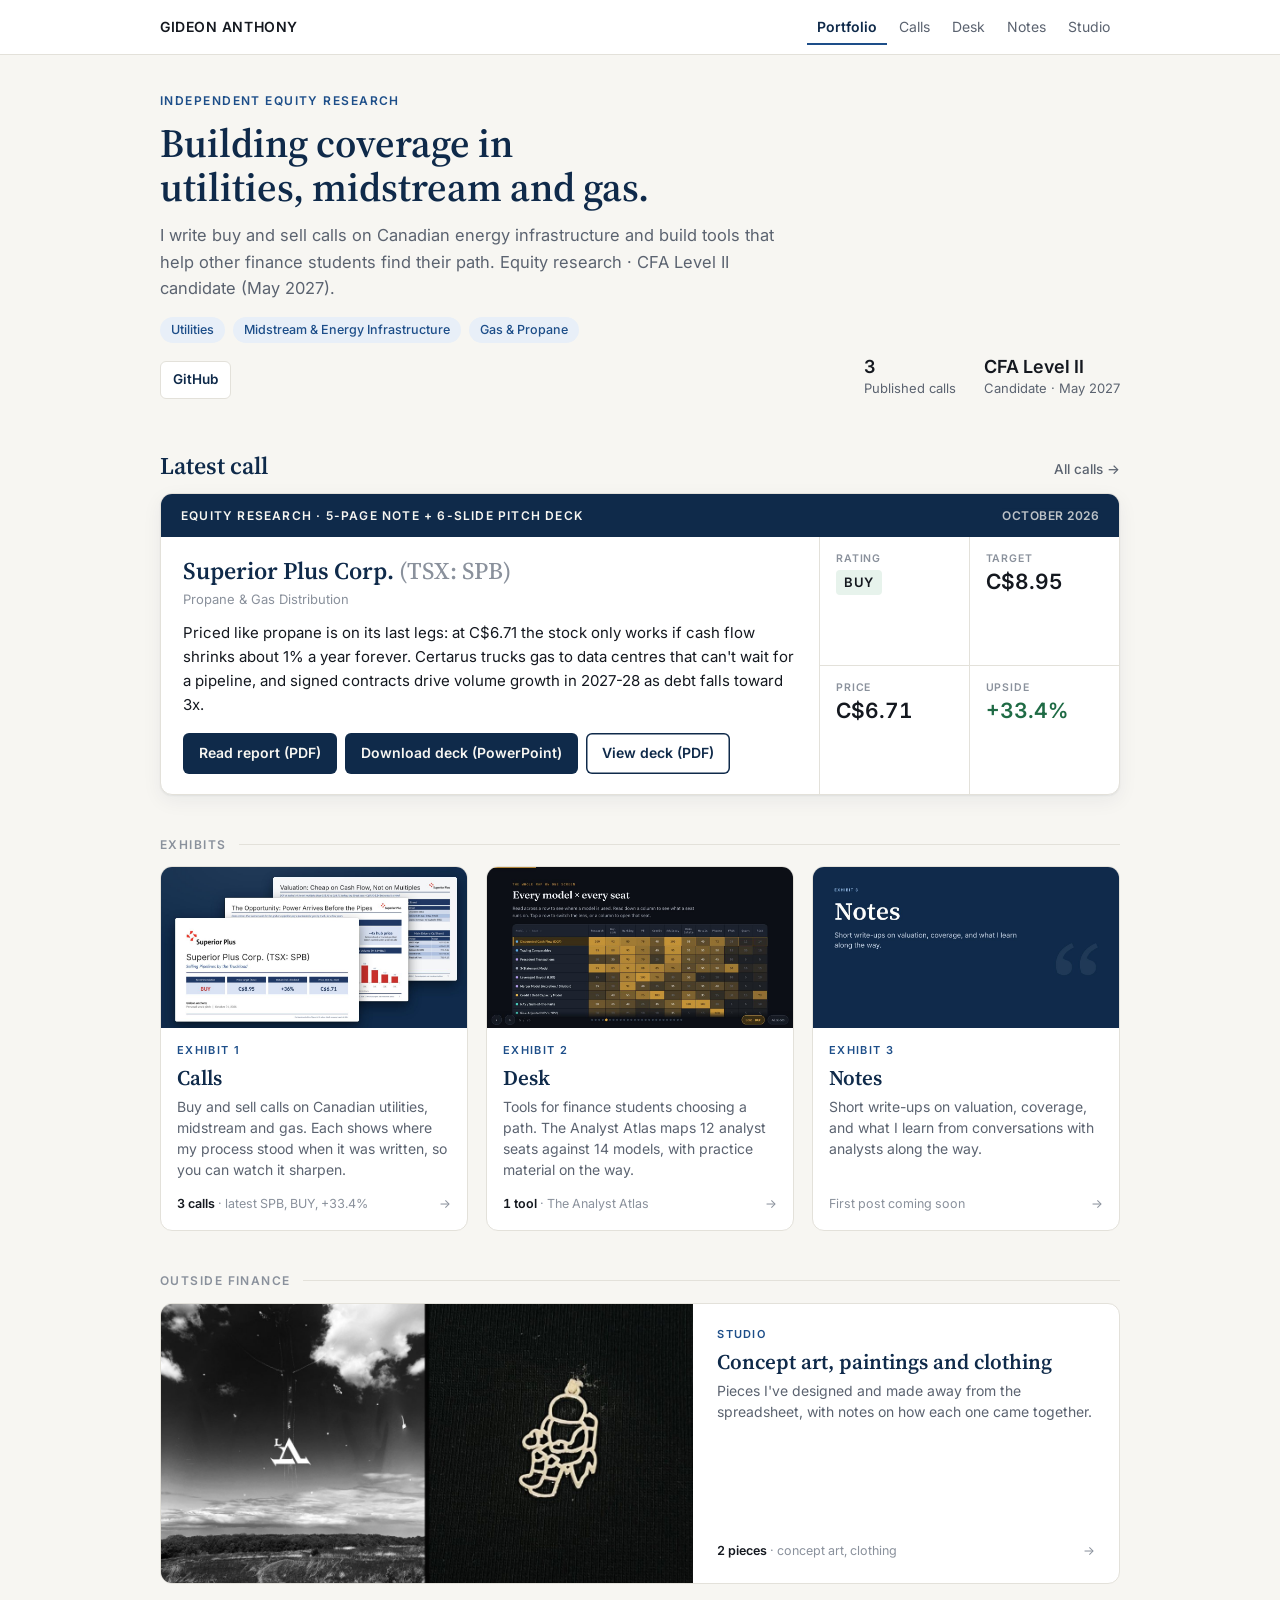
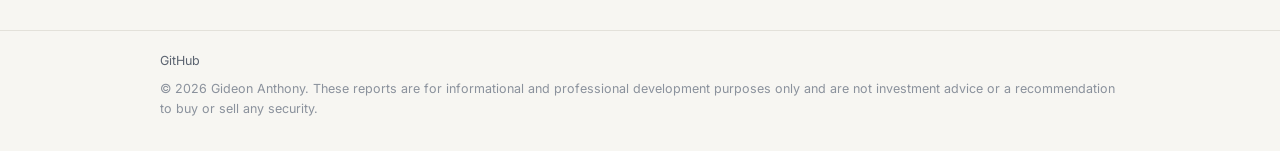
==== index.html @ b94956fa "Split the site into Portfolio, Calls, Desk, Notes and Studio pages Landing page with featured latest" ====
<!doctype html>
<html lang="en">
<head>
<meta charset="utf-8">
<meta name="viewport" content="width=device-width, initial-scale=1, viewport-fit=cover">
<title>Gideon Anthony · Portfolio</title>
<meta name="description" content="Gideon Anthony: independent equity research on Canadian utilities, midstream and gas, tools for finance students, notes, and creative work.">
<meta property="og:title" content="Gideon Anthony · Independent Equity Research">
<meta property="og:description" content="Independent equity research focused on utilities, midstream and gas, with how my process has developed from report to report.">
<meta property="og:type" content="website">
<meta property="og:url" content="https://gidant12-svg.github.io/">
<meta property="og:image" content="https://gidant12-svg.github.io/og-image.png">
<meta property="og:image:width" content="1200">
<meta property="og:image:height" content="630">
<meta property="og:image:alt" content="Gideon Anthony, Independent Equity Research: utilities, midstream and gas">
<meta name="twitter:card" content="summary_large_image">
<meta name="twitter:title" content="Gideon Anthony · Independent Equity Research">
<meta name="twitter:description" content="Buy and sell calls in utilities, midstream and gas.">
<meta name="twitter:image" content="https://gidant12-svg.github.io/og-image.png">
<link rel="icon" href="favicon.svg" type="image/svg+xml">
<link rel="preconnect" href="https://fonts.googleapis.com">
<link rel="preconnect" href="https://fonts.gstatic.com" crossorigin>
<link href="https://fonts.googleapis.com/css2?family=Inter:wght@400;500;600&family=Source+Serif+4:opsz,wght@8..60,500;8..60,600&display=swap" rel="stylesheet">
<link rel="stylesheet" href="assets/site.css">
</head>
<body>
<a class="skip" href="#main">Skip to content</a>
<header class="site">
  <div class="wrap top">
    <a class="brand" href="./">GIDEON ANTHONY</a>
    <nav aria-label="Pages"><a href="./" aria-current="page">Portfolio</a><a href="calls/">Calls</a><a href="desk/">Desk</a><a href="notes/">Notes</a><a href="studio/">Studio</a></nav>
  </div>
</header>

<main id="main">
  <div class="wrap hero">
    <div class="hero-main">
      <p class="eyebrow">Independent Equity Research</p>
      <h1>Building coverage in utilities, midstream and gas.</h1>
      <p class="lede">I write buy and sell calls on Canadian energy infrastructure and build tools that help other finance students find their path. Equity research · CFA Level II candidate (May 2027).</p>
      <div class="focus"><span class="chip">Utilities</span><span class="chip">Midstream &amp; Energy Infrastructure</span><span class="chip">Gas &amp; Propane</span></div>
      <div class="contact" id="contact"></div>
    </div>
    <div class="stats" id="stats"><div><b>CFA Level II</b>Candidate · May 2027</div></div>
  </div>

  <section class="wrap block" aria-labelledby="latest">
    <div class="sec-head"><h2 id="latest">Latest call</h2><a class="back" style="margin:0" href="calls/">All calls →</a></div>
    <div id="featured" class="note"><p class="empty">Loading the latest call…</p></div>
    <noscript><p class="sub">Read the reports directly: <a href="reports/SPB_Initiation_Oct2026.pdf">Superior Plus (SPB)</a> · <a href="reports/ENB_Initiation_Dec2025.pdf">Enbridge (ENB)</a> · <a href="reports/NVDA_Initiation_Jan2026.pdf">NVIDIA (NVDA)</a></p></noscript>
  </section>

  <section class="wrap block" aria-labelledby="exh">
    <h2 id="exh" class="side-label" style="font-family:var(--sans);font-size:12px;color:var(--faint)">Exhibits</h2>
    <div class="exhibits">
      <a class="card" href="calls/">
        <div class="pic"><img src="images/cards/calls.jpg" alt="Pages from the Superior Plus pitch deck" width="1200" height="630" loading="lazy"></div>
        <div class="txt"><span class="ex">Exhibit 1</span><h3>Calls</h3>
          <p>Buy and sell calls on Canadian utilities, midstream and gas. Each shows where my process stood when it was written, so you can watch it sharpen.</p>
          <span class="live" data-live="calls">Equity research reports</span></div>
      </a>
      <a class="card" href="desk/">
        <div class="pic"><img src="images/cards/desk.jpg" alt="The Analyst Atlas heatmap of finance models against analyst seats" width="1200" height="630" loading="lazy"></div>
        <div class="txt"><span class="ex">Exhibit 2</span><h3>Desk</h3>
          <p>Tools for finance students choosing a path. The Analyst Atlas maps 12 analyst seats against 14 models, with practice material on the way.</p>
          <span class="live" data-live="desk">Tools for finance students</span></div>
      </a>
      <a class="card" href="notes/">
        <div class="pic"><img src="images/cards/notes.jpg" alt="Notes" width="1200" height="630" loading="lazy"></div>
        <div class="txt"><span class="ex">Exhibit 3</span><h3>Notes</h3>
          <p>Short write-ups on valuation, coverage, and what I learn from conversations with analysts along the way.</p>
          <span class="live" data-live="notes">Writing</span></div>
      </a>
    </div>
  </section>

  <section class="wrap block" aria-labelledby="outside">
    <h2 id="outside" class="side-label" style="font-family:var(--sans);font-size:12px;color:var(--faint)">Outside finance</h2>
    <a class="card wide" href="studio/">
      <div class="pic"><img src="images/cards/studio.jpg" alt="A black-and-white composite with the LA monogram, beside an astronaut charm on black knit" width="1200" height="630" loading="lazy"></div>
      <div class="txt"><span class="ex">Studio</span><h3>Concept art, paintings and clothing</h3>
        <p>Pieces I've designed and made away from the spreadsheet, with notes on how each one came together.</p>
        <span class="live" data-live="studio">Creative work</span></div>
    </a>
  </section>
</main>

<footer class="site">
  <div class="wrap">
    <div class="fl" id="footLinks"></div>
    © <span data-year>2026</span> Gideon Anthony. These reports are for informational and professional development purposes only and are not investment advice or a recommendation to buy or sell any security.
  </div>
</footer>

<script src="assets/site.js"></script>
<script>
const {get, esc, num, url, badgeClass, byDate, fileButtons, contactLinks, footer} = Site;
Promise.all(['site.json','reports.json','timeline.json','desk.json','notes.json','studio.json'].map(get))
.then(([site, reports, timeline, desk, notes, studio]) => {
  reports = (reports||[]).sort(byDate); timeline = timeline||[]; desk = desk||[]; notes = notes||[]; studio = studio||[];
  document.getElementById('contact').innerHTML = contactLinks(site);
  footer(site);

  const cur = timeline.find(t => t.current);
  document.getElementById('stats').innerHTML =
    `<div><b>${reports.length}</b>Published calls</div>` +
    (cur ? `<div><b>${esc(cur.title)}</b>In progress</div>` : '') +
    `<div><b>CFA Level II</b>Candidate · May 2027</div>`;

  // Featured call: always the newest report, laid out like the front box of a research note.
  const r = reports[0], f = document.getElementById('featured');
  if (r) {
    const up = num(r.upside);
    f.innerHTML = `
      <div class="note-head"><span>Equity research · ${esc(r.format)}</span><span>${esc(r.written)}</span></div>
      <div class="note-body">
        <div class="note-main">
          <p class="note-co">${esc(r.company)} <span style="color:var(--faint);font-weight:500">(${esc(r.exchange.split(' ')[0])}: ${esc(r.ticker)})</span></p>
          <div class="note-meta">${esc(r.sector)}</div>
          <p class="note-thesis">${esc(r.thesis)}</p>
          <div class="note-actions">${fileButtons(r)}</div>
        </div>
        <div class="note-box">
          <div class="rating"><span>Rating</span><b><span class="badge ${badgeClass(r.rating)}" style="font-size:13px">${esc(r.rating)}</span></b></div>
          <div><span>Target</span><b>${esc(r.target)}</b></div>
          <div><span>Price</span><b>${esc(r.price)}</b></div>
          <div><span>Upside</span><b class="${up<0?'neg':'pos'}">${esc(r.upside)}</b></div>
        </div>
      </div>`;
  } else f.innerHTML = '<p class="empty">No calls published yet.</p>';

  // Live detail line on each exhibit card.
  const live = {
    calls: r ? `<span><b>${reports.length} call${reports.length===1?'':'s'}</b> · latest ${esc(r.ticker)}, ${esc(r.rating.split(' ')[0])}, ${esc(r.upside)}</span>` : '<span>First call coming soon</span>',
    desk: (() => { const ready = desk.filter(d => !d.soon); return ready.length ? `<span><b>${ready.length} tool${ready.length===1?'':'s'}</b> · ${esc(ready[0].title)}</span>` : '<span>First tool coming soon</span>'; })(),
    notes: notes.length ? `<span><b>${notes.length} post${notes.length===1?'':'s'}</b> · latest ${esc(notes.sort(byDate)[0].when || notes[0].date)}</span>` : '<span>First post coming soon</span>',
    studio: studio.length ? `<span><b>${studio.length} piece${studio.length===1?'':'s'}</b> · ${esc([...new Set(studio.map(s => s.kind))].join(', ').toLowerCase())}</span>` : '<span>Coming soon</span>'
  };
  document.querySelectorAll('[data-live]').forEach(el => el.innerHTML = live[el.dataset.live]);
});
</script>
</body>
</html>
---- assets/site.css ----
/* Shared styles for every page. Research-note look: warm paper, navy ink, one blue accent. */
:root{
  --bg:#f7f6f2; --surface:#ffffff; --ink:#14181f; --muted:#5b6370; --faint:#8a919c;
  --line:#e3e1da; --navy:#0f2a4a; --accent:#1d4e89; --accent-bg:#e8eff8;
  --down:#a23b2a; --down-bg:#fbece8; --up:#1f6b45; --up-bg:#e7f3ec; --hold:#7a5a10; --hold-bg:#f8f0dc;
  --bar:#e9e7e0; --hover:#fbfaf7; --shadow:0 1px 2px rgba(15,42,74,.06),0 6px 20px rgba(15,42,74,.06);
  --serif:"Source Serif 4",Georgia,serif;
  --sans:Inter,system-ui,-apple-system,"Segoe UI",Roboto,sans-serif;
}
@media (prefers-color-scheme: dark){
  :root:not([data-theme="light"]){
    --bg:#0e1116; --surface:#161a21; --ink:#e8eaee; --muted:#a3aab5; --faint:#7a828e;
    --line:#2a303a; --navy:#cfe0f5; --accent:#7fb0ea; --accent-bg:#1a2636;
    --down:#f08a76; --down-bg:#3a1f1a; --up:#7fd1a3; --up-bg:#16301f; --hold:#e6c46e; --hold-bg:#33290f;
    --bar:#252b34; --hover:#1a1f27; --shadow:0 1px 2px rgba(0,0,0,.3),0 8px 24px rgba(0,0,0,.25);
  }
}
*{box-sizing:border-box}
html{-webkit-text-size-adjust:100%;scroll-behavior:smooth}
body{margin:0;background:var(--bg);color:var(--ink);font:16px/1.6 var(--sans);-webkit-font-smoothing:antialiased}
a{color:var(--accent)}
img{max-width:100%;display:block}
:focus-visible{outline:2px solid var(--accent);outline-offset:2px}
.wrap{max-width:1000px;margin:0 auto;padding-left:max(20px,env(safe-area-inset-left,0px));padding-right:max(20px,env(safe-area-inset-right,0px))}
.skip{position:absolute;left:-999px;top:8px;background:var(--surface);padding:8px 12px;border-radius:6px;z-index:10}
.skip:focus{left:12px}

/* header + nav */
header.site{border-bottom:1px solid var(--line);background:var(--surface)}
.top{display:flex;justify-content:space-between;align-items:center;gap:8px 20px;flex-wrap:wrap;padding-top:8px;padding-bottom:8px;font-size:14px}
.brand{font-weight:600;letter-spacing:.04em;color:var(--ink);text-decoration:none;padding:8px 0}
.top nav{display:flex;gap:2px;flex-wrap:wrap}
.top nav a{color:var(--muted);text-decoration:none;padding:9px 10px;border-radius:6px;line-height:1.2}
.top nav a:hover{color:var(--ink);background:var(--hover)}
.top nav a[aria-current="page"]{color:var(--navy);font-weight:600;box-shadow:inset 0 -2px 0 var(--accent);border-radius:0}

.back{display:inline-flex;align-items:center;gap:6px;margin-top:22px;font-size:13.5px;font-weight:500;color:var(--muted);text-decoration:none;padding:6px 0}
.back:hover{color:var(--accent)}

/* page heads */
.hero{padding-top:36px;padding-bottom:26px;display:flex;justify-content:space-between;gap:28px;flex-wrap:wrap;align-items:flex-end}
.hero-main{flex:1 1 480px;min-width:0}
.back + .hero{padding-top:14px}
.eyebrow{font-size:12px;font-weight:600;letter-spacing:.12em;text-transform:uppercase;color:var(--accent);margin:0 0 10px}
h1{font-family:var(--serif);font-weight:600;font-size:clamp(28px,5vw,40px);line-height:1.12;margin:0 0 12px;color:var(--navy);text-wrap:balance}
.lede{font-size:16.5px;color:var(--muted);max-width:620px;margin:0}
.focus{display:flex;gap:8px;flex-wrap:wrap;margin-top:16px}
.chip{font-size:12.5px;font-weight:500;color:var(--accent);background:var(--accent-bg);border-radius:999px;padding:3px 11px}
.contact{display:flex;gap:8px;flex-wrap:wrap;margin-top:18px}
.contact a{font-size:13.5px;font-weight:600;text-decoration:none;color:var(--navy);border:1px solid var(--line);background:var(--surface);border-radius:6px;padding:7px 12px}
.contact a:hover{border-color:var(--accent);color:var(--accent)}
.stats{display:grid;grid-template-columns:auto auto;gap:14px 28px;font-size:13px;color:var(--muted)}
.stats b{display:block;font-size:18px;color:var(--ink);font-weight:600;line-height:1.3}

section.block{padding-top:22px;padding-bottom:18px}
.sec-head{display:flex;justify-content:space-between;align-items:baseline;gap:12px;flex-wrap:wrap;margin-bottom:6px}
h2{font-family:var(--serif);font-size:24px;font-weight:600;margin:0;color:var(--navy)}
.sub{color:var(--muted);margin:0 0 16px;font-size:14.5px;max-width:680px}
.toggle{background:none;border:1px solid var(--line);color:var(--muted);font:500 13px var(--sans);padding:7px 12px;border-radius:6px;cursor:pointer}
.toggle:hover{color:var(--ink);border-color:var(--faint)}
.empty{color:var(--muted);padding:16px 20px;margin:0}

/* featured call: the front box of a research note */
.note{background:var(--surface);border:1px solid var(--line);border-radius:12px;overflow:hidden;box-shadow:var(--shadow)}
.note-head{display:flex;justify-content:space-between;align-items:center;gap:10px;flex-wrap:wrap;padding:12px 20px;background:var(--navy);color:var(--bg);font-size:12px;font-weight:600;letter-spacing:.1em;text-transform:uppercase}
.note-head span:last-child{opacity:.75;letter-spacing:.04em}
.note-body{display:grid;grid-template-columns:1fr 300px;gap:0}
.note-main{padding:20px 22px;min-width:0}
.note-co{font-family:var(--serif);font-size:24px;font-weight:600;color:var(--navy);line-height:1.2;margin:0}
.note-meta{font-size:13px;color:var(--faint);margin-top:3px}
.note-thesis{font-size:15px;margin:12px 0 16px;color:var(--ink)}
.note-actions{display:flex;gap:8px;flex-wrap:wrap}
.note-box{border-left:1px solid var(--line);display:grid;grid-template-columns:1fr 1fr}
.note-box div{padding:14px 16px;border-bottom:1px solid var(--line)}
.note-box div:nth-child(odd){border-right:1px solid var(--line)}
.note-box div:nth-last-child(-n+2){border-bottom:0}
.note-box span{display:block;font-size:10.5px;font-weight:600;letter-spacing:.08em;text-transform:uppercase;color:var(--faint)}
.note-box b{font-size:21px;font-weight:600;font-variant-numeric:tabular-nums;line-height:1.35}
.note-box .rating b{font-size:19px}
.note-box span.badge{display:inline-block;letter-spacing:.05em;color:inherit}
.note-box .b-buy{color:var(--up)}.note-box .b-hold{color:var(--hold)}.note-box .b-sell{color:var(--down)}

/* exhibits (cards) */
.exhibits{display:grid;grid-template-columns:repeat(3,1fr);gap:18px}
.card{position:relative;display:flex;flex-direction:column;background:var(--surface);border:1px solid var(--line);border-radius:12px;overflow:hidden;color:inherit;text-decoration:none;transition:transform .18s ease,box-shadow .18s ease,border-color .18s ease;min-width:0}
.card:hover{transform:translateY(-2px);box-shadow:var(--shadow);border-color:var(--faint)}
.card .pic{aspect-ratio:1200/630;background:var(--bar);overflow:hidden}
.card .pic img{width:100%;height:100%;object-fit:cover;transition:transform .35s ease}
.card:hover .pic img{transform:scale(1.025)}
.card .txt{padding:14px 16px 16px;display:flex;flex-direction:column;gap:6px;flex:1}
.card .ex{font-size:11px;font-weight:600;letter-spacing:.12em;text-transform:uppercase;color:var(--accent)}
.card h3{font-family:var(--serif);font-size:21px;font-weight:600;margin:0;color:var(--navy);line-height:1.2}
.card p{margin:0;font-size:14px;color:var(--muted);line-height:1.5;display:-webkit-box;-webkit-line-clamp:4;-webkit-box-orient:vertical;overflow:hidden}
.card .live{margin-top:auto;padding-top:8px;font-size:12.5px;color:var(--faint);font-variant-numeric:tabular-nums;display:flex;justify-content:space-between;gap:8px}
.card .live b{color:var(--ink);font-weight:600}
.card .live::after{content:"→";color:var(--faint);transition:transform .18s}
.card:hover .live::after{color:var(--accent);transform:translateX(3px)}
.card.wide{display:grid;grid-template-columns:1.25fr 1fr}
.card.wide .pic{aspect-ratio:auto;min-height:100%}
.card.wide .txt{padding:22px 24px;justify-content:center}
.card.wide p{-webkit-line-clamp:4}
.side-label{font-size:12px;font-weight:600;letter-spacing:.12em;text-transform:uppercase;color:var(--faint);margin:0 0 12px;display:flex;align-items:center;gap:12px}
.side-label::after{content:"";flex:1;height:1px;background:var(--line)}

/* lists (calls + milestones) */
.list{background:var(--surface);border:1px solid var(--line);border-radius:10px;overflow:hidden}
.item{border-top:1px solid var(--line)}
.item:first-child{border-top:0}
.item summary{list-style:none;cursor:pointer;display:grid;grid-template-columns:96px 1fr auto 18px;gap:16px;align-items:center;padding:16px 20px}
.item summary::-webkit-details-marker{display:none}
.item summary:hover{background:var(--hover)}
.item summary:focus-visible{outline:2px solid var(--accent);outline-offset:-2px}
.when{font-size:12px;font-weight:600;letter-spacing:.06em;text-transform:uppercase;color:var(--faint)}
.t{font-weight:600;font-size:16px;line-height:1.3;display:flex;align-items:center;gap:8px;flex-wrap:wrap}
.t .serif{font-family:var(--serif);font-size:18px}
.s{font-size:13px;color:var(--faint);margin-top:2px}
.kind{font-size:10.5px;font-weight:600;letter-spacing:.07em;text-transform:uppercase;padding:2px 7px;border-radius:4px;background:var(--bar);color:var(--muted)}
.kind.report{background:var(--navy);color:var(--bg)}
.kind.now{background:var(--accent-bg);color:var(--accent)}
.right{display:flex;align-items:center;gap:12px;justify-content:flex-end;text-align:right}
.mini{font-size:13px;color:var(--muted);font-variant-numeric:tabular-nums;white-space:nowrap}
.mini b{color:var(--ink);font-weight:600}
.chev{width:18px;height:18px;color:var(--faint);transition:transform .2s}
.item[open] .chev{transform:rotate(180deg)}
.item.current summary{box-shadow:inset 3px 0 0 var(--accent)}
.badge{font-size:11px;font-weight:600;letter-spacing:.05em;padding:4px 8px;border-radius:4px;white-space:nowrap}
.b-hold{background:var(--hold-bg);color:var(--hold)}
.b-buy{background:var(--up-bg);color:var(--up)}
.b-sell{background:var(--down-bg);color:var(--down)}
.neg{color:var(--down)} .pos{color:var(--up)}
.detail{padding:4px 20px 22px 132px}
.detail p{margin:0 0 12px;font-size:15px}
.detail .muted{color:var(--muted)}
.context{font-size:14px;color:var(--muted);border-left:3px solid var(--line);padding-left:12px}
.context b{color:var(--ink);font-weight:600}
.figs{display:grid;grid-template-columns:repeat(3,1fr);gap:1px;background:var(--line);border:1px solid var(--line);border-radius:8px;overflow:hidden;margin:4px 0 16px}
.fig{background:var(--surface);padding:10px 12px}
.fig span{display:block;font-size:10.5px;letter-spacing:.08em;text-transform:uppercase;color:var(--faint)}
.fig b{font-size:18px;font-weight:600;font-variant-numeric:tabular-nums}
.range{margin:2px 0 16px}
.range-label{font-size:10.5px;letter-spacing:.08em;text-transform:uppercase;color:var(--faint);margin-bottom:26px}
.track{position:relative;height:6px;background:var(--bar);border-radius:3px;margin:0 8px}
.pt{position:absolute;top:50%;transform:translate(-50%,-50%);width:12px;height:12px;border-radius:50%;background:var(--surface);border:2px solid var(--muted)}
.pt.base{border-color:var(--accent);background:var(--accent)}
.pt.px{width:3px;height:22px;border-radius:1px;border:0;background:var(--ink)}
.lbl{position:absolute;transform:translateX(-50%);font-size:12px;white-space:nowrap;color:var(--muted);font-variant-numeric:tabular-nums}
.lbl.below{top:14px} .lbl.above{bottom:14px;font-weight:600;color:var(--ink)}
.lbl small{display:block;font-size:10px;letter-spacing:.06em;text-transform:uppercase;color:var(--faint);text-align:center}
.range-space{height:34px}
.foot{display:flex;justify-content:space-between;align-items:center;gap:12px;flex-wrap:wrap;padding-top:4px}
.tags{display:flex;gap:6px;flex-wrap:wrap}
.tag{font-size:12px;color:var(--muted);border:1px solid var(--line);border-radius:999px;padding:2px 10px}
.btn{display:inline-block;background:var(--navy);color:var(--bg);text-decoration:none;font-size:14px;font-weight:600;padding:9px 16px;border-radius:6px}
.btn:hover{opacity:.9}
.btn.alt{background:transparent;color:var(--navy);box-shadow:inset 0 0 0 1.5px var(--navy)}

/* process comparison */
.cmp{display:grid;grid-template-columns:150px 1fr 1fr}
.cmp>div{padding:12px 16px;font-size:14px;border-top:1px solid var(--line)}
.cmp .h{font-size:10.5px;font-weight:600;letter-spacing:.08em;text-transform:uppercase;color:var(--faint);border-top:0;padding-top:4px}
.cmp .h.n{color:var(--accent)}
.cmp .k{font-weight:600}
.cmp .then{color:var(--muted)}
.proc summary{grid-template-columns:1fr auto 18px}
.proc .detail{padding:0 4px 8px}

/* desk + notes entries */
.entries{display:grid;grid-template-columns:repeat(2,1fr);gap:18px}
.entry .pic{aspect-ratio:1200/630}
.entry .kind{align-self:flex-start}
.coming{align-self:start;border:1px dashed var(--line);border-radius:12px;padding:18px 20px;color:var(--muted);font-size:14.5px;background:transparent}
.coming b{color:var(--ink)}

/* studio */
body.studio{--bg:#0b0b0c;--surface:#141416;--ink:#ededee;--muted:#a5a5ab;--faint:#75757c;--line:#26262a;--navy:#f2f2f3;--accent:#d9c7a3;--accent-bg:#26221a;--bar:#1d1d20;--hover:#18181b;color-scheme:dark}
.gallery{display:grid;grid-template-columns:repeat(auto-fill,minmax(280px,1fr));gap:18px}
.piece{margin:0;background:var(--surface);border:1px solid var(--line);border-radius:10px;overflow:hidden}
.piece a{display:block;background:#000}
.piece img{width:100%;aspect-ratio:4/5;object-fit:cover;transition:opacity .2s}
.piece a:hover img{opacity:.9}
.piece figcaption{padding:12px 14px 14px}
.piece .pk{font-size:11px;font-weight:600;letter-spacing:.12em;text-transform:uppercase;color:var(--accent)}
.piece h3{font-family:var(--serif);font-size:18px;font-weight:600;margin:3px 0 4px;color:var(--navy)}
.piece p{margin:0;font-size:13.5px;color:var(--muted)}

footer.site{border-top:1px solid var(--line);padding-top:20px;padding-bottom:32px;font-size:12.5px;color:var(--faint);margin-top:28px}
footer.site .fl{display:flex;gap:14px;flex-wrap:wrap;margin-bottom:8px}
footer.site .fl a{color:var(--muted);text-decoration:none}
footer.site .fl a:hover{color:var(--accent)}

@media (max-width:860px){
  .exhibits{grid-template-columns:1fr 1fr}
  .note-body{grid-template-columns:1fr}
  .note-box{border-left:0;border-top:1px solid var(--line);grid-template-columns:repeat(4,1fr)}
  .note-box div{border-bottom:0;border-right:1px solid var(--line)}
  .note-box div:last-child{border-right:0}
  .card.wide{grid-template-columns:1fr}
  .card.wide .pic{aspect-ratio:1200/630}
}
@media (max-width:700px){
  .wrap{padding-left:max(16px,env(safe-area-inset-left,0px));padding-right:max(16px,env(safe-area-inset-right,0px))}
  .top{flex-direction:column;align-items:flex-start;gap:0}
  .brand{padding:6px 0 2px}
  .top nav{margin-left:-10px}
  .hero{padding-top:24px}
  .exhibits,.entries{grid-template-columns:1fr}
  .note-box{grid-template-columns:1fr 1fr}
  .note-box div:nth-child(2){border-right:0}
  .note-box div:nth-child(-n+2){border-bottom:1px solid var(--line)}
  .stats{grid-template-columns:auto auto auto}
  .item summary{grid-template-columns:1fr 18px;gap:6px 12px;padding:14px 16px}
  .item summary .when,.item summary .mid{grid-column:1}
  .item summary .right{grid-column:1;justify-content:flex-start;flex-wrap:wrap}
  .item summary .chev{grid-column:2;grid-row:1 / span 3;align-self:center}
  .proc summary .chev{grid-row:1 / span 2}
  .detail{padding:0 16px 18px}
  .fig b{font-size:16px}
  .cmp{grid-template-columns:1fr}
  .cmp .h{display:none}
  .cmp>div{border-top:0;padding:3px 12px}
  .cmp .k{border-top:1px solid var(--line);padding-top:12px;margin-top:6px}
  .cmp .k:first-of-type{border-top:0;margin-top:0}
  .cmp .then::before{content:"Then: ";font-weight:600}
  .cmp .now::before{content:"Now: ";font-weight:600;color:var(--accent)}
}
@media (prefers-reduced-motion:reduce){*{transition:none!important;scroll-behavior:auto!important}}

/* a single note (post) */
.post{max-width:700px}
.post h1{margin-top:6px}
.post .meta{font-size:13px;color:var(--faint);margin:0 0 24px}
.post .body p,.post .body li{font-size:17px;line-height:1.7}
.post .body h2{font-size:22px;margin:32px 0 8px}
.post .body img{border-radius:8px;border:1px solid var(--line);margin:18px 0}
.post .body blockquote{margin:18px 0;padding-left:16px;border-left:3px solid var(--accent);color:var(--muted)}
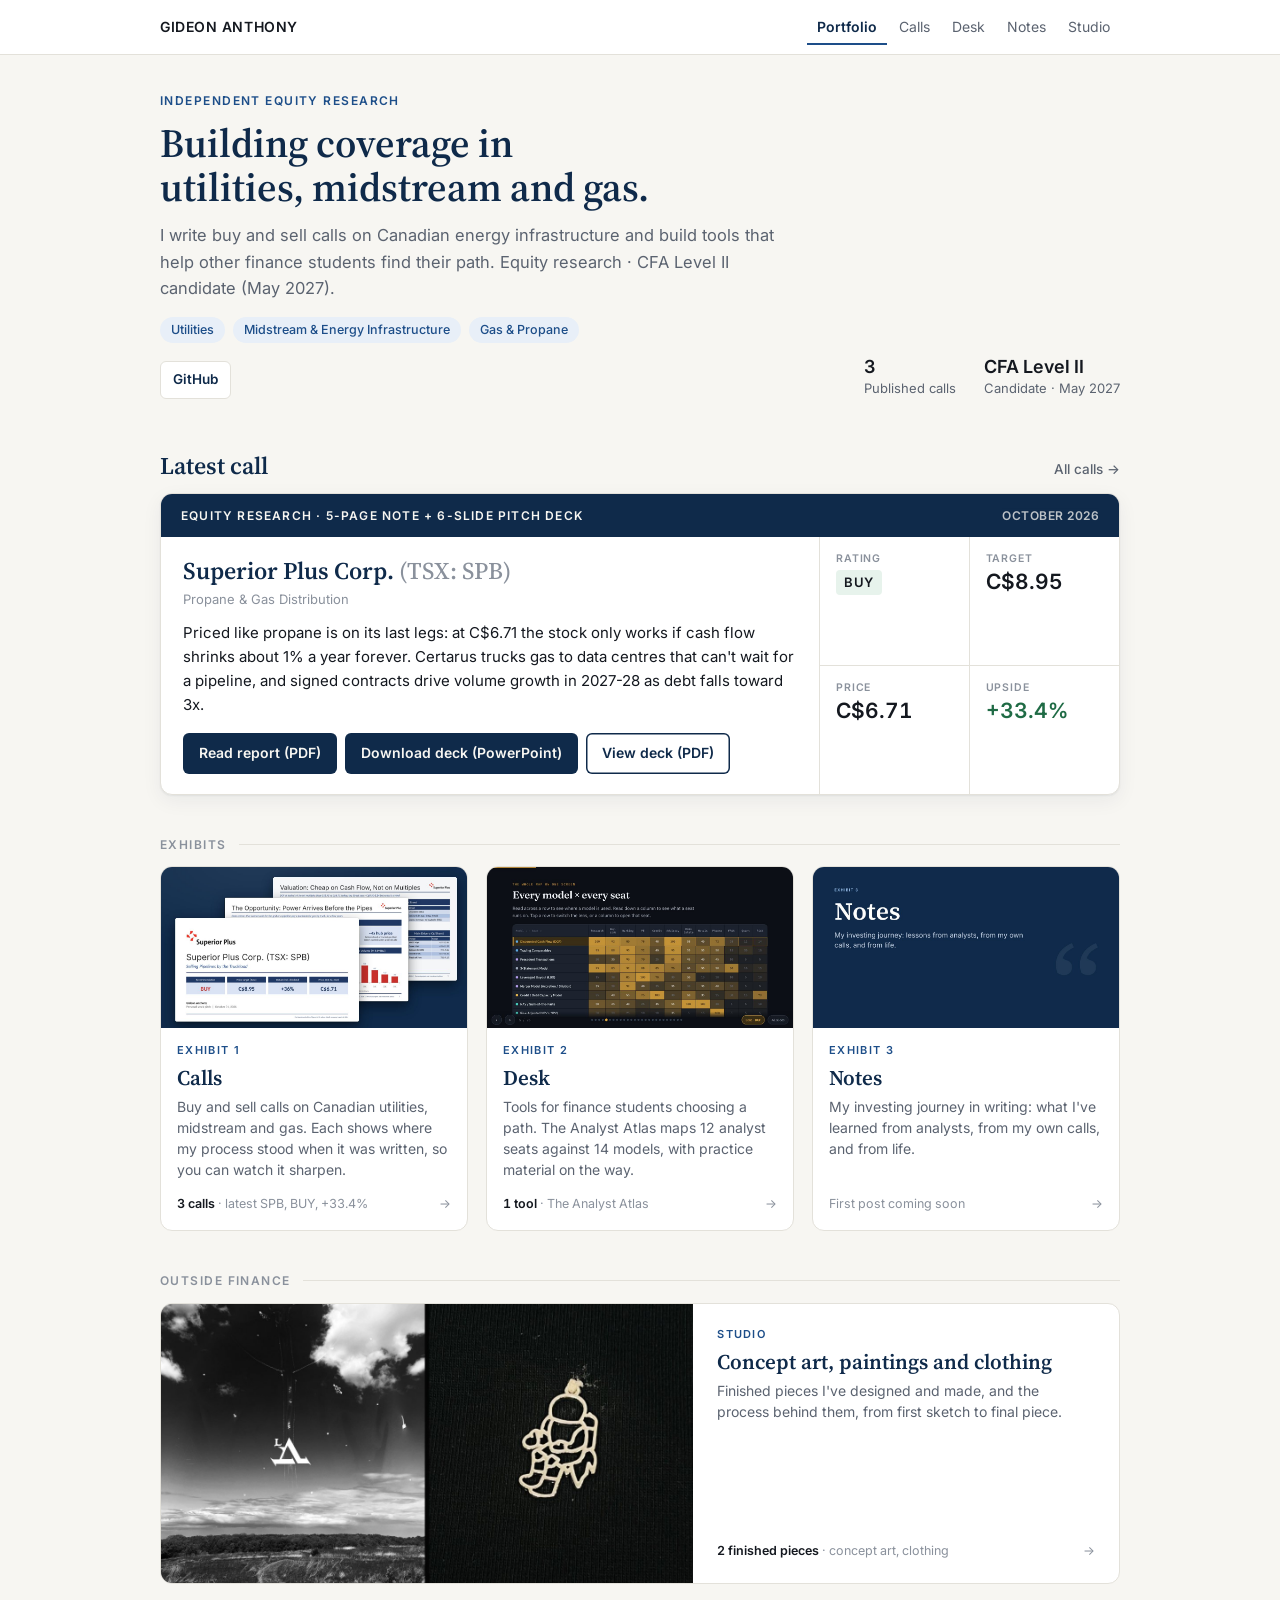
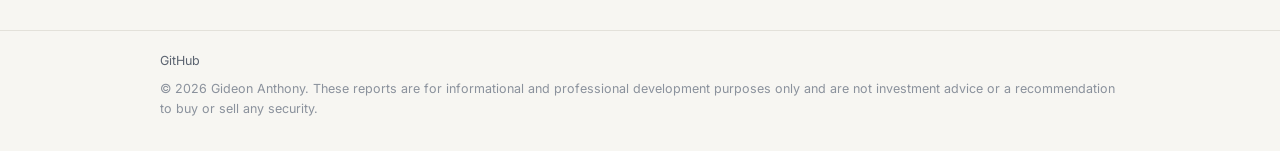
==== commit 9b4f1bf6: "Notes becomes the blog; Studio gets Finished work and Process sections Co-Authored-By: Claude Opus 5" ====
--- a/index.html
+++ b/index.html
@@ -68,8 +68,8 @@
       <a class="card" href="notes/">
         <div class="pic"><img src="images/cards/notes.jpg" alt="Notes" width="1200" height="630" loading="lazy"></div>
         <div class="txt"><span class="ex">Exhibit 3</span><h3>Notes</h3>
-          <p>Short write-ups on valuation, coverage, and what I learn from conversations with analysts along the way.</p>
-          <span class="live" data-live="notes">Writing</span></div>
+          <p>My investing journey in writing: what I've learned from analysts, from my own calls, and from life.</p>
+          <span class="live" data-live="notes">Blog</span></div>
       </a>
     </div>
   </section>
@@ -79,7 +79,7 @@
     <a class="card wide" href="studio/">
       <div class="pic"><img src="images/cards/studio.jpg" alt="A black-and-white composite with the LA monogram, beside an astronaut charm on black knit" width="1200" height="630" loading="lazy"></div>
       <div class="txt"><span class="ex">Studio</span><h3>Concept art, paintings and clothing</h3>
-        <p>Pieces I've designed and made away from the spreadsheet, with notes on how each one came together.</p>
+        <p>Finished pieces I've designed and made, and the process behind them, from first sketch to final piece.</p>
         <span class="live" data-live="studio">Creative work</span></div>
     </a>
   </section>
@@ -134,7 +134,7 @@
     calls: r ? `<span><b>${reports.length} call${reports.length===1?'':'s'}</b> · latest ${esc(r.ticker)}, ${esc(r.rating.split(' ')[0])}, ${esc(r.upside)}</span>` : '<span>First call coming soon</span>',
     desk: (() => { const ready = desk.filter(d => !d.soon); return ready.length ? `<span><b>${ready.length} tool${ready.length===1?'':'s'}</b> · ${esc(ready[0].title)}</span>` : '<span>First tool coming soon</span>'; })(),
     notes: notes.length ? `<span><b>${notes.length} post${notes.length===1?'':'s'}</b> · latest ${esc(notes.sort(byDate)[0].when || notes[0].date)}</span>` : '<span>First post coming soon</span>',
-    studio: studio.length ? `<span><b>${studio.length} piece${studio.length===1?'':'s'}</b> · ${esc([...new Set(studio.map(s => s.kind))].join(', ').toLowerCase())}</span>` : '<span>Coming soon</span>'
+    studio: (() => { const fin = studio.filter(s => s.type !== 'process'), pro = studio.filter(s => s.type === 'process'); return studio.length ? `<span><b>${fin.length} finished piece${fin.length===1?'':'s'}</b>${pro.length ? ` · ${pro.length} process${pro.length===1?'':'es'}` : ` · ${esc([...new Set(fin.map(s => s.kind))].join(', ').toLowerCase())}`}</span>` : '<span>Coming soon</span>'; })()
   };
   document.querySelectorAll('[data-live]').forEach(el => el.innerHTML = live[el.dataset.live]);
 });
--- a/assets/site.css
+++ b/assets/site.css
@@ -233,3 +233,14 @@
 .post .body h2{font-size:22px;margin:32px 0 8px}
 .post .body img{border-radius:8px;border:1px solid var(--line);margin:18px 0}
 .post .body blockquote{margin:18px 0;padding-left:16px;border-left:3px solid var(--accent);color:var(--muted)}
+
+/* studio process entries */
+.proc-entry{background:var(--surface);border:1px solid var(--line);border-radius:10px;padding:16px 18px 18px;margin-bottom:18px}
+.proc-entry .pk{font-size:11px;font-weight:600;letter-spacing:.12em;text-transform:uppercase;color:var(--accent)}
+.proc-entry h3{font-family:var(--serif);font-size:20px;font-weight:600;margin:3px 0 4px;color:var(--navy)}
+.proc-entry>p{margin:0 0 14px;font-size:14px;color:var(--muted);max-width:680px}
+.steps{display:grid;grid-auto-flow:column;grid-auto-columns:minmax(200px,1fr);gap:12px;overflow-x:auto;padding-bottom:4px}
+.steps figure{margin:0;min-width:0}
+.steps img{width:100%;aspect-ratio:1;object-fit:cover;border-radius:6px;background:#000}
+.steps figcaption{font-size:12.5px;color:var(--muted);margin-top:6px}
+.steps figcaption b{color:var(--accent);margin-right:4px}
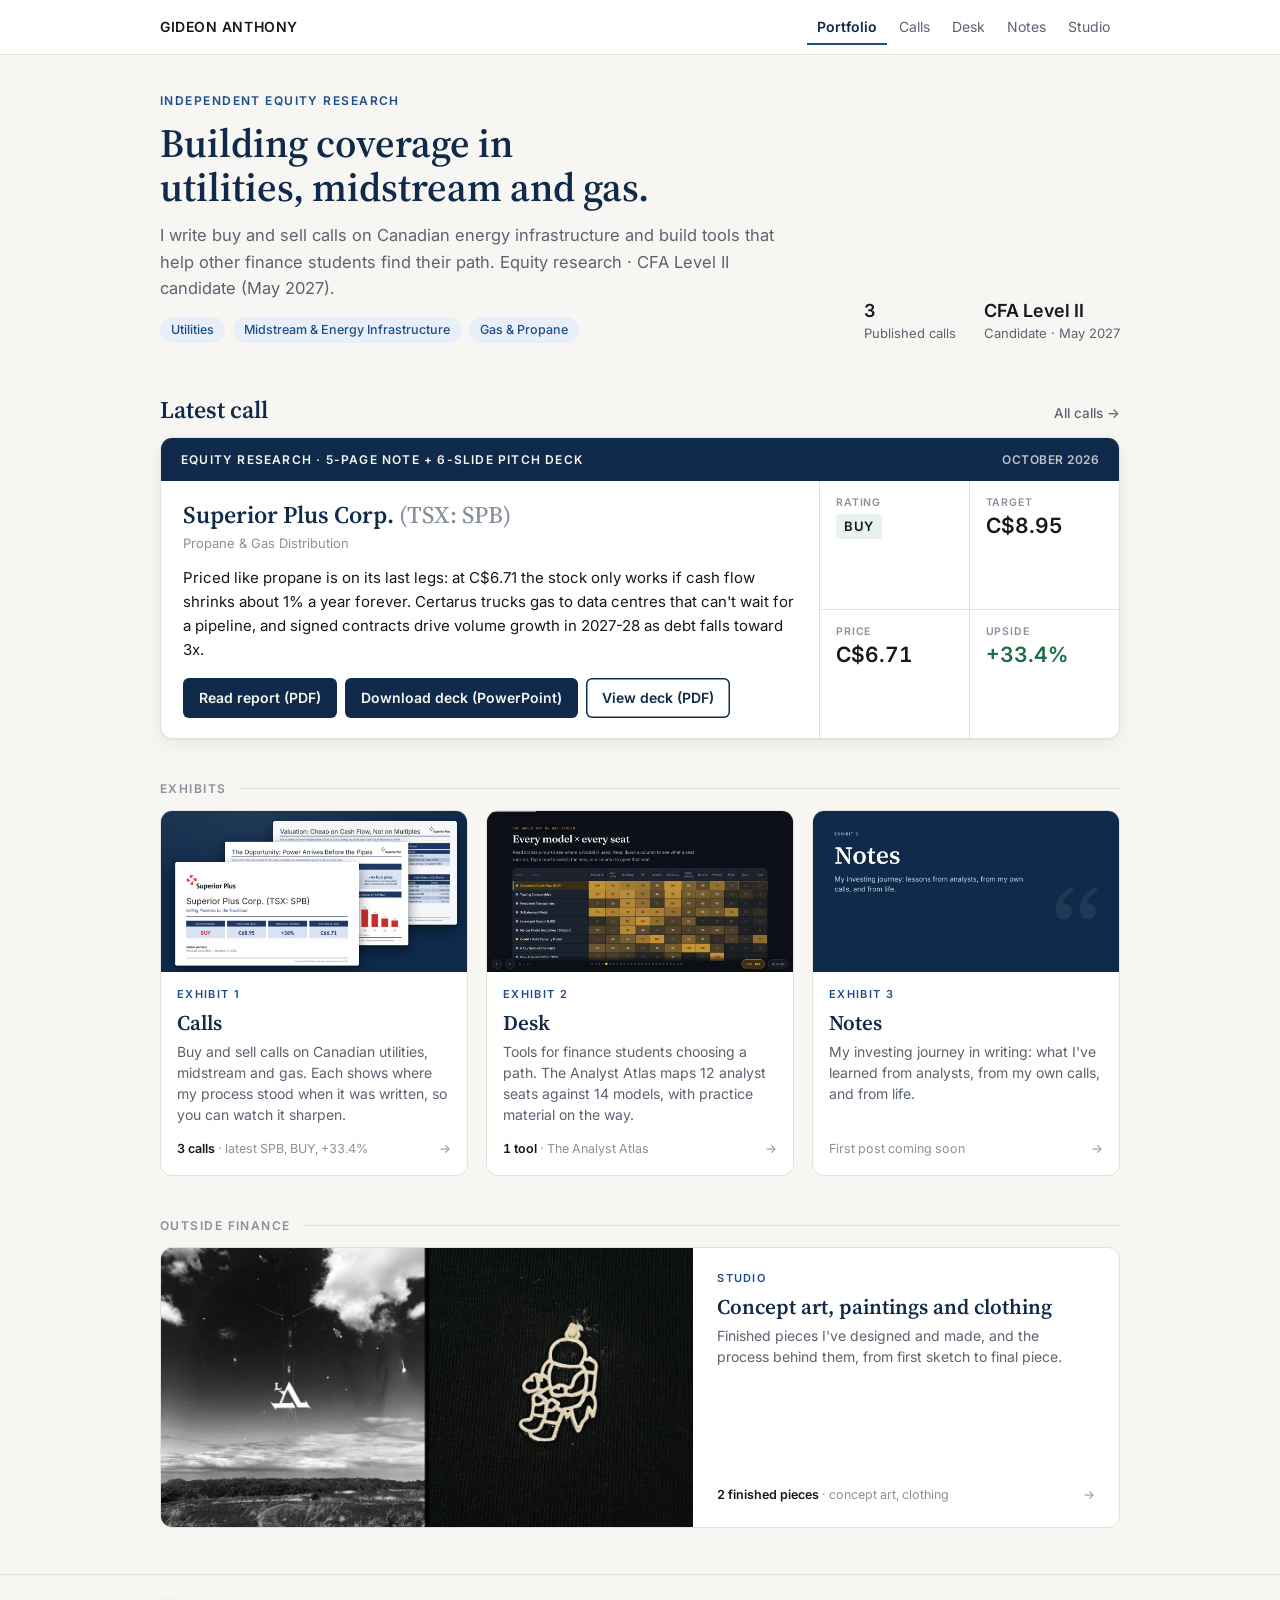
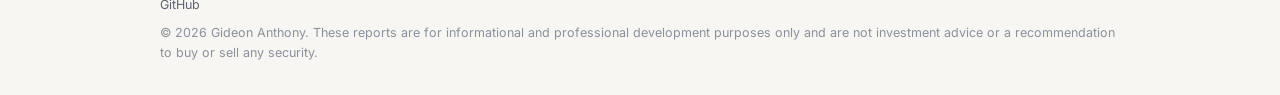
==== commit 85c2fba9: "Notes: library layout with collections, Start here and Latest posts; article-style post template Als" ====
--- a/index.html
+++ b/index.html
@@ -97,7 +97,7 @@
 const {get, esc, num, url, badgeClass, byDate, fileButtons, contactLinks, footer} = Site;
 Promise.all(['site.json','reports.json','timeline.json','desk.json','notes.json','studio.json'].map(get))
 .then(([site, reports, timeline, desk, notes, studio]) => {
-  reports = (reports||[]).sort(byDate); timeline = timeline||[]; desk = desk||[]; notes = notes||[]; studio = studio||[];
+  reports = (reports||[]).sort(byDate); timeline = timeline||[]; desk = desk||[]; notes = Array.isArray(notes) ? notes : (notes && notes.posts) || []; studio = studio||[];
   document.getElementById('contact').innerHTML = contactLinks(site);
   footer(site);
 
--- a/assets/site.css
+++ b/assets/site.css
@@ -46,6 +46,7 @@
 .lede{font-size:16.5px;color:var(--muted);max-width:620px;margin:0}
 .focus{display:flex;gap:8px;flex-wrap:wrap;margin-top:16px}
 .chip{font-size:12.5px;font-weight:500;color:var(--accent);background:var(--accent-bg);border-radius:999px;padding:3px 11px}
+.contact:empty{display:none}
 .contact{display:flex;gap:8px;flex-wrap:wrap;margin-top:18px}
 .contact a{font-size:13.5px;font-weight:600;text-decoration:none;color:var(--navy);border:1px solid var(--line);background:var(--surface);border-radius:6px;padding:7px 12px}
 .contact a:hover{border-color:var(--accent);color:var(--accent)}
@@ -244,3 +245,68 @@
 .steps img{width:100%;aspect-ratio:1;object-fit:cover;border-radius:6px;background:#000}
 .steps figcaption{font-size:12.5px;color:var(--muted);margin-top:6px}
 .steps figcaption b{color:var(--accent);margin-right:4px}
+
+/* ---------- Notes (blog): library layout ---------- */
+.nt-hero{text-align:center;padding-top:40px;padding-bottom:40px}
+.nt-by{font-family:var(--serif);font-size:20px;color:var(--ink);margin:0}
+.nt-by i{color:var(--faint);font-weight:500;margin-right:4px}
+.nt-mark{position:relative;display:inline-block;margin:34px auto 0;padding:0 8px}
+.nt-mark h1{position:relative;z-index:1;font:700 clamp(64px,13vw,112px)/.88 var(--sans);letter-spacing:-.045em;color:var(--ink);margin:0}
+.nt-mark .nb{position:absolute;right:-6px;top:-34px;width:clamp(78px,13vw,104px);aspect-ratio:3/4;border-radius:3px 6px 6px 3px;
+  background:linear-gradient(160deg,#ede7db,#d5cbb9);box-shadow:inset 7px 0 8px -7px rgba(0,0,0,.35),0 14px 30px rgba(15,42,74,.18)}
+.nt-mark .nb::after{content:"GA";position:absolute;right:9px;top:8px;font:700 13px var(--serif);color:#fff;opacity:.95}
+.nt-lede{max-width:34ch;margin:40px auto 0;font-size:18px;line-height:1.55;color:var(--muted)}
+.nt-sheet{background:var(--surface);border-radius:22px 22px 0 0;border:1px solid var(--line);border-bottom:0;padding-top:36px;padding-bottom:40px;margin-top:8px}
+.nt-row{display:flex;justify-content:space-between;align-items:center;gap:12px;margin-bottom:22px}
+.nt-row h2{font-size:28px}
+.nt-row .tools{display:flex;gap:6px}
+.nt-row .tools button,.nt-row .tools a{background:none;border:1px solid var(--line);color:var(--ink);font:500 13px var(--sans);padding:7px 12px;border-radius:999px;cursor:pointer;text-decoration:none}
+.nt-row .tools button:hover,.nt-row .tools a:hover{border-color:var(--accent);color:var(--accent)}
+.shelf{display:grid;grid-auto-flow:column;grid-auto-columns:clamp(150px,22vw,190px);gap:24px;overflow-x:auto;scroll-snap-type:x mandatory;padding:6px 14px 34px;margin:0 -14px -12px}
+.book{scroll-snap-align:start;aspect-ratio:3/4.15;border-radius:3px 6px 6px 3px;padding:14px 14px 16px;display:flex;flex-direction:column;justify-content:space-between;color:#fff;text-decoration:none;
+  box-shadow:inset 8px 0 9px -8px rgba(0,0,0,.4),0 12px 26px rgba(15,42,74,.18);transition:transform .2s ease,box-shadow .2s ease;position:relative;overflow:hidden}
+.book:hover{transform:translateY(-4px);box-shadow:inset 8px 0 9px -8px rgba(0,0,0,.4),0 18px 34px rgba(15,42,74,.24)}
+.book .bk-top{font:500 10px var(--serif);letter-spacing:.02em;opacity:.85}
+.book .bk-title{font:800 clamp(17px,2.2vw,21px)/1.05 var(--sans);text-transform:uppercase;letter-spacing:.005em;text-shadow:0 1px 10px rgba(0,0,0,.18)}
+.book .bk-n{display:block;font:500 11px var(--sans);text-transform:none;opacity:.85;margin-top:8px;letter-spacing:0}
+.book.on{outline:3px solid var(--accent);outline-offset:4px}
+.bk-journey{background:radial-gradient(120% 80% at 82% 18%,#7fa9e0 0%,transparent 55%),radial-gradient(90% 70% at 10% 95%,#0f2a4a 0%,transparent 62%),linear-gradient(160deg,#cfdcee,#1d4e89)}
+.bk-analysts{background:radial-gradient(110% 80% at 22% 22%,#f6dfab 0%,transparent 55%),radial-gradient(90% 80% at 88% 88%,#a5662c 0%,transparent 60%),linear-gradient(160deg,#f1e6d2,#c58b4c)}
+.bk-life{background:radial-gradient(110% 80% at 72% 26%,#b5dcc7 0%,transparent 55%),radial-gradient(90% 80% at 12% 92%,#1f6b45 0%,transparent 62%),linear-gradient(160deg,#ddece3,#3c8a64)}
+.nt-cols{display:grid;grid-template-columns:1fr 1fr;gap:28px 48px;margin-top:36px}
+.nt-cols h2{font-size:26px;margin-bottom:18px}
+.nt-list{list-style:none;margin:0;padding:0;display:flex;flex-direction:column;gap:14px}
+.nt-list a{color:var(--muted);text-decoration:none;font-size:16px;line-height:1.4}
+.nt-list a:hover{color:var(--accent)}
+.nt-list .soon{color:var(--faint);font-size:15px}
+.nt-list small{display:block;font-size:12px;color:var(--faint);margin-top:2px}
+.nt-coll-head{display:flex;align-items:baseline;justify-content:space-between;gap:12px;flex-wrap:wrap;margin-top:34px}
+.nt-coll-head p{margin:6px 0 0;color:var(--muted);font-size:15px}
+
+/* a single post */
+.nt-bar{display:flex;justify-content:space-between;align-items:center;padding-top:14px;padding-bottom:14px}
+.nt-bar .mini{display:flex;align-items:center;gap:10px;color:var(--ink);text-decoration:none;font-weight:600;font-size:14px}
+.nt-bar .mini i{width:26px;height:34px;border-radius:2px 4px 4px 2px;background:linear-gradient(160deg,#ede7db,#d5cbb9);box-shadow:inset 4px 0 5px -4px rgba(0,0,0,.35),0 4px 10px rgba(15,42,74,.15)}
+.nt-bar .all{color:var(--muted);text-decoration:none;font-size:14px}
+.nt-bar .all:hover{color:var(--accent)}
+.nt-article{background:var(--surface);border:1px solid var(--line);border-bottom:0;border-radius:22px 22px 0 0;padding-top:44px;padding-bottom:56px}
+.nt-article .in{max-width:720px;margin:0 auto}
+.nt-article h1{font-size:clamp(32px,5.4vw,46px);line-height:1.1;color:var(--ink);margin:0 0 16px}
+.nt-meta{display:flex;flex-wrap:wrap;align-items:center;gap:8px 20px;font-size:14px;color:var(--muted)}
+.nt-meta button,.nt-meta a{background:none;border:0;padding:0;font:inherit;color:inherit;cursor:pointer;text-decoration:none}
+.nt-meta button:hover,.nt-meta a:hover{color:var(--accent)}
+.nt-author{display:flex;align-items:center;gap:14px;margin:32px 0 30px}
+.nt-author .av{width:52px;height:52px;border-radius:50%;background:var(--navy);color:var(--bg);display:grid;place-items:center;font:600 17px var(--serif)}
+.nt-author b{display:block;font-weight:600;font-size:16px}
+.nt-author span{font-size:14px;color:var(--faint)}
+.nt-body p,.nt-body li{font-size:17px;line-height:1.7}
+.nt-body h2{font-family:var(--sans);font-size:18px;font-weight:700;color:var(--ink);margin:30px 0 10px}
+.nt-body img{border-radius:8px;border:1px solid var(--line);margin:18px 0}
+.nt-body blockquote{margin:18px 0;padding-left:16px;border-left:3px solid var(--accent);color:var(--muted)}
+@media (max-width:700px){
+  .nt-cols{grid-template-columns:1fr}
+  .nt-sheet,.nt-article{border-radius:18px 18px 0 0}
+  .nt-mark .nb{top:-26px}
+}
+.nt-sheet,.nt-article{padding-left:clamp(18px,5vw,48px);padding-right:clamp(18px,5vw,48px)}
+.nt-page footer.site{margin-top:0}
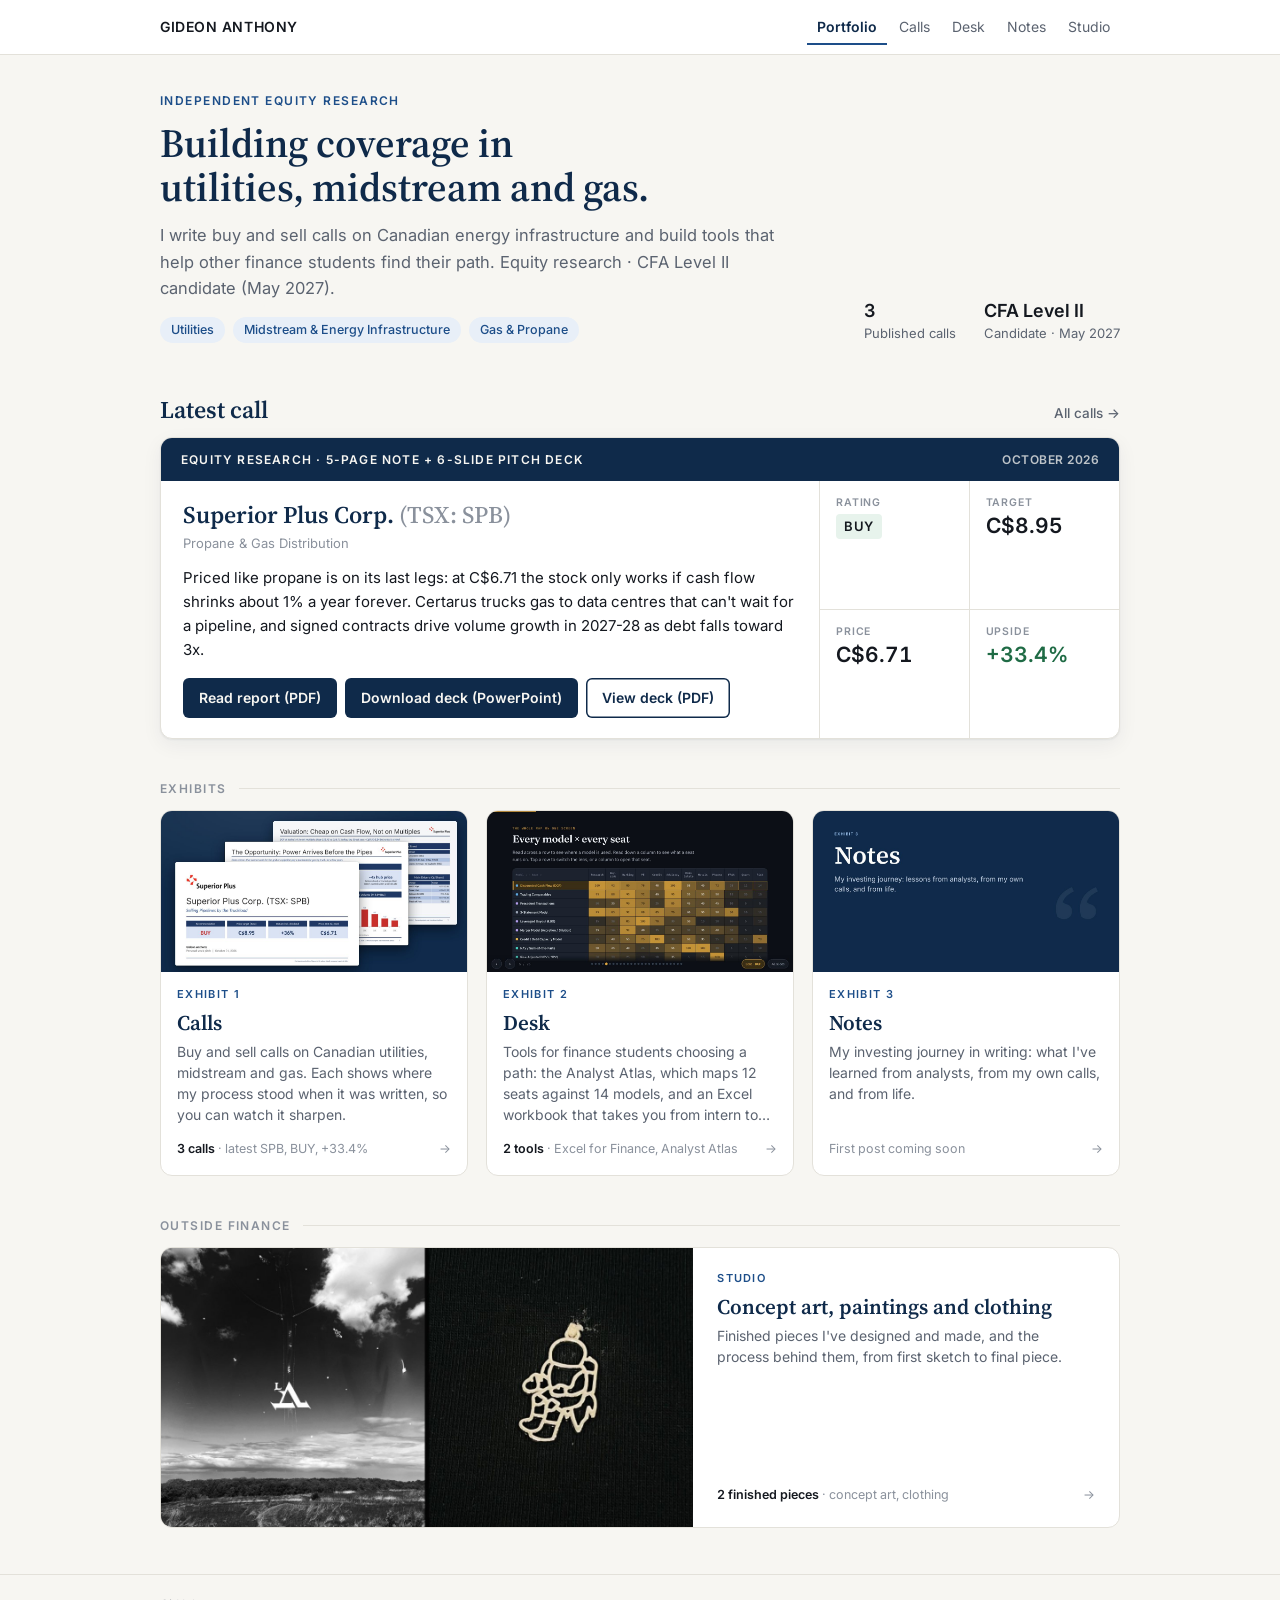
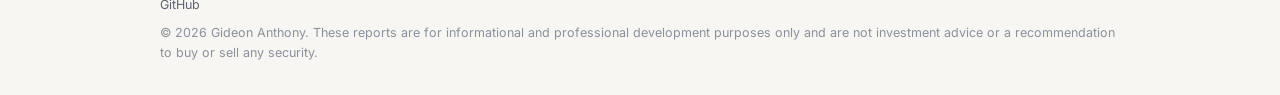
==== commit 96a4c9b2: "Desk: add Excel for Finance (Intern to VP) workbook page and download Co-Authored-By: Claude Opus 5." ====
--- a/index.html
+++ b/index.html
@@ -21,7 +21,7 @@
 <link rel="preconnect" href="https://fonts.googleapis.com">
 <link rel="preconnect" href="https://fonts.gstatic.com" crossorigin>
 <link href="https://fonts.googleapis.com/css2?family=Inter:wght@400;500;600&family=Source+Serif+4:opsz,wght@8..60,500;8..60,600&display=swap" rel="stylesheet">
-<link rel="stylesheet" href="assets/site.css">
+<link rel="stylesheet" href="assets/site.css?v=20261116d">
 </head>
 <body>
 <a class="skip" href="#main">Skip to content</a>
@@ -62,7 +62,7 @@
       <a class="card" href="desk/">
         <div class="pic"><img src="images/cards/desk.jpg" alt="The Analyst Atlas heatmap of finance models against analyst seats" width="1200" height="630" loading="lazy"></div>
         <div class="txt"><span class="ex">Exhibit 2</span><h3>Desk</h3>
-          <p>Tools for finance students choosing a path. The Analyst Atlas maps 12 analyst seats against 14 models, with practice material on the way.</p>
+          <p>Tools for finance students choosing a path: the Analyst Atlas, which maps 12 seats against 14 models, and an Excel workbook that takes you from intern to VP.</p>
           <span class="live" data-live="desk">Tools for finance students</span></div>
       </a>
       <a class="card" href="notes/">
@@ -92,7 +92,7 @@
   </div>
 </footer>
 
-<script src="assets/site.js"></script>
+<script src="assets/site.js?v=20261116d"></script>
 <script>
 const {get, esc, num, url, badgeClass, byDate, fileButtons, contactLinks, footer} = Site;
 Promise.all(['site.json','reports.json','timeline.json','desk.json','notes.json','studio.json'].map(get))
@@ -132,7 +132,7 @@
   // Live detail line on each exhibit card.
   const live = {
     calls: r ? `<span><b>${reports.length} call${reports.length===1?'':'s'}</b> · latest ${esc(r.ticker)}, ${esc(r.rating.split(' ')[0])}, ${esc(r.upside)}</span>` : '<span>First call coming soon</span>',
-    desk: (() => { const ready = desk.filter(d => !d.soon); return ready.length ? `<span><b>${ready.length} tool${ready.length===1?'':'s'}</b> · ${esc(ready[0].title)}</span>` : '<span>First tool coming soon</span>'; })(),
+    desk: (() => { const ready = desk.filter(d => !d.soon); return ready.length ? `<span><b>${ready.length} tool${ready.length===1?'':'s'}</b> · ${esc(ready.map(d => d.title.split(':')[0].replace(/^The /,'')).join(', '))}</span>` : '<span>First tool coming soon</span>'; })(),
     notes: notes.length ? `<span><b>${notes.length} post${notes.length===1?'':'s'}</b> · latest ${esc(notes.sort(byDate)[0].when || notes[0].date)}</span>` : '<span>First post coming soon</span>',
     studio: (() => { const fin = studio.filter(s => s.type !== 'process'), pro = studio.filter(s => s.type === 'process'); return studio.length ? `<span><b>${fin.length} finished piece${fin.length===1?'':'s'}</b>${pro.length ? ` · ${pro.length} process${pro.length===1?'':'es'}` : ` · ${esc([...new Set(fin.map(s => s.kind))].join(', ').toLowerCase())}`}</span>` : '<span>Coming soon</span>'; })()
   };
--- a/assets/site.css
+++ b/assets/site.css
@@ -310,3 +310,31 @@
 }
 .nt-sheet,.nt-article{padding-left:clamp(18px,5vw,48px);padding-right:clamp(18px,5vw,48px)}
 .nt-page footer.site{margin-top:0}
+
+/* Desk: Excel workbook page */
+.dl{display:flex;gap:12px;align-items:center;flex-wrap:wrap;margin-top:20px}
+.dl small{color:var(--faint);font-size:13px}
+.shot{border-radius:12px;overflow:hidden;border:1px solid var(--line);box-shadow:var(--shadow)}
+.facts{display:grid;grid-template-columns:repeat(4,1fr);gap:1px;background:var(--line);border:1px solid var(--line);border-radius:10px;overflow:hidden;margin-top:18px}
+.facts div{background:var(--surface);padding:14px 16px}
+.facts b{display:block;font-family:var(--serif);font-size:26px;color:var(--navy);line-height:1.1;font-variant-numeric:tabular-nums}
+.facts span{font-size:13px;color:var(--muted)}
+.steps4{display:grid;grid-template-columns:repeat(4,1fr);gap:14px}
+.steps4 div{background:var(--surface);border:1px solid var(--line);border-radius:10px;padding:14px 16px}
+.steps4 b{display:block;font-size:15px;margin-bottom:4px}
+.steps4 b i{font-style:normal;color:var(--accent);margin-right:6px}
+.steps4 p{margin:0;font-size:14px;color:var(--muted)}
+.stage{display:grid;grid-template-columns:150px 1fr;gap:16px;padding:16px 20px;border-top:1px solid var(--line)}
+.stage:first-child{border-top:0}
+.stage .lv{font-size:12px;font-weight:700;letter-spacing:.06em;text-transform:uppercase;color:#fff;border-radius:6px;padding:6px 10px;align-self:start;text-align:center}
+.stage h3{font-family:var(--serif);font-size:18px;margin:0 0 4px;color:var(--navy)}
+.stage p{margin:0 0 6px;font-size:14.5px;color:var(--muted)}
+.stage .tags{margin-top:8px}
+.memo{background:var(--surface);border:1px solid var(--line);border-left:3px solid var(--accent);border-radius:8px;padding:14px 18px;font-size:14.5px;color:var(--ink)}
+.memo span{display:block;font-size:12px;font-weight:600;letter-spacing:.06em;text-transform:uppercase;color:var(--faint);margin-bottom:6px}
+@media (max-width:700px){
+  .facts{grid-template-columns:1fr 1fr}
+  .steps4{grid-template-columns:1fr 1fr}
+  .stage{grid-template-columns:1fr;gap:8px;padding:14px 16px}
+  .stage .lv{justify-self:start}
+}
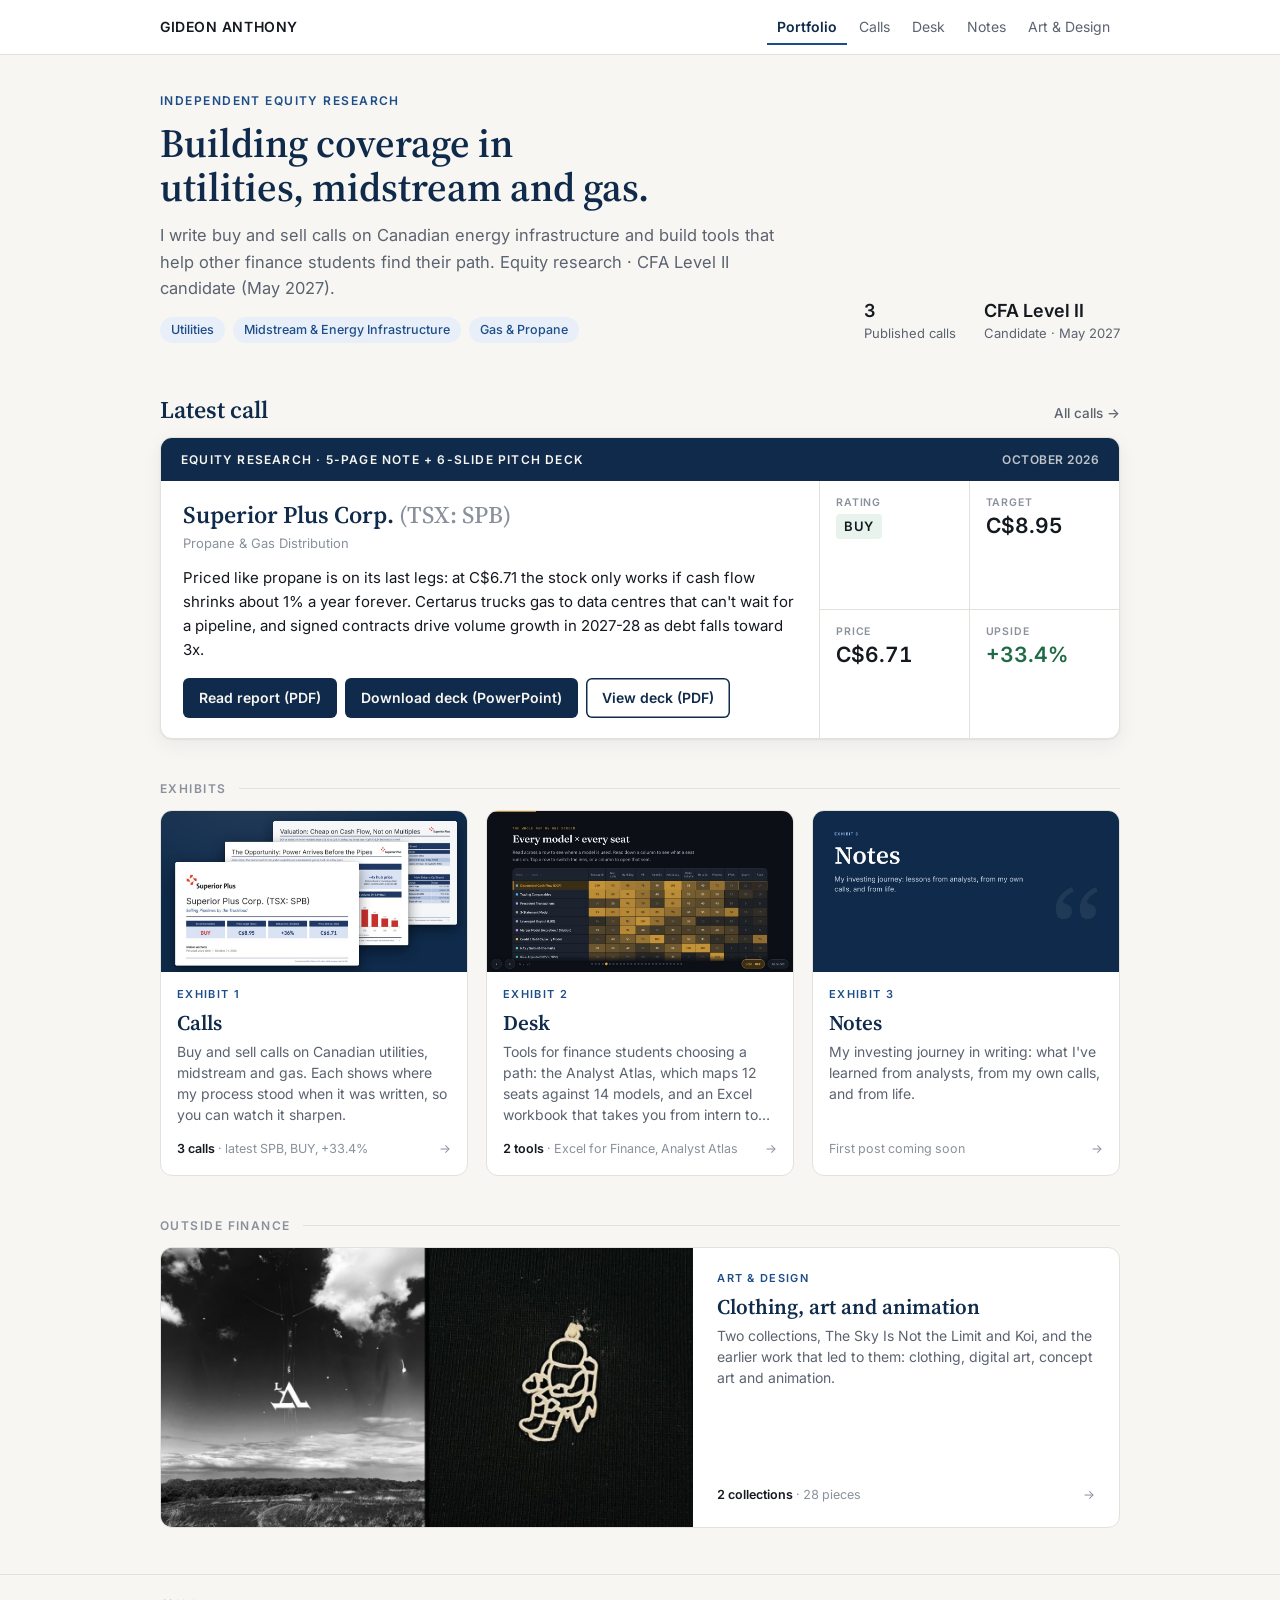
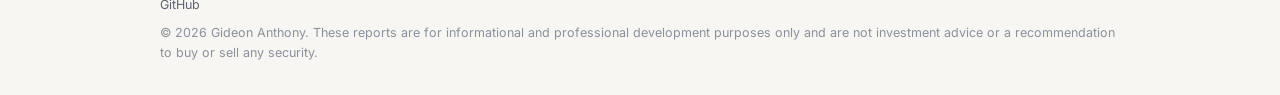
==== commit f2ce959d: "Art & Design page: The Sky Is Not the Limit, Koi, and Earlier Work Built from the Instagram export (" ====
--- a/index.html
+++ b/index.html
@@ -21,14 +21,14 @@
 <link rel="preconnect" href="https://fonts.googleapis.com">
 <link rel="preconnect" href="https://fonts.gstatic.com" crossorigin>
 <link href="https://fonts.googleapis.com/css2?family=Inter:wght@400;500;600&family=Source+Serif+4:opsz,wght@8..60,500;8..60,600&display=swap" rel="stylesheet">
-<link rel="stylesheet" href="assets/site.css?v=20261116d">
+<link rel="stylesheet" href="assets/site.css?v=20261116e">
 </head>
 <body>
 <a class="skip" href="#main">Skip to content</a>
 <header class="site">
   <div class="wrap top">
     <a class="brand" href="./">GIDEON ANTHONY</a>
-    <nav aria-label="Pages"><a href="./" aria-current="page">Portfolio</a><a href="calls/">Calls</a><a href="desk/">Desk</a><a href="notes/">Notes</a><a href="studio/">Studio</a></nav>
+    <nav aria-label="Pages"><a href="./" aria-current="page">Portfolio</a><a href="calls/">Calls</a><a href="desk/">Desk</a><a href="notes/">Notes</a><a href="studio/">Art &amp; Design</a></nav>
   </div>
 </header>
 
@@ -78,8 +78,8 @@
     <h2 id="outside" class="side-label" style="font-family:var(--sans);font-size:12px;color:var(--faint)">Outside finance</h2>
     <a class="card wide" href="studio/">
       <div class="pic"><img src="images/cards/studio.jpg" alt="A black-and-white composite with the LA monogram, beside an astronaut charm on black knit" width="1200" height="630" loading="lazy"></div>
-      <div class="txt"><span class="ex">Studio</span><h3>Concept art, paintings and clothing</h3>
-        <p>Finished pieces I've designed and made, and the process behind them, from first sketch to final piece.</p>
+      <div class="txt"><span class="ex">Art &amp; Design</span><h3>Clothing, art and animation</h3>
+        <p>Two collections, The Sky Is Not the Limit and Koi, and the earlier work that led to them: clothing, digital art, concept art and animation.</p>
         <span class="live" data-live="studio">Creative work</span></div>
     </a>
   </section>
@@ -92,12 +92,12 @@
   </div>
 </footer>
 
-<script src="assets/site.js?v=20261116d"></script>
+<script src="assets/site.js?v=20261116e"></script>
 <script>
 const {get, esc, num, url, badgeClass, byDate, fileButtons, contactLinks, footer} = Site;
-Promise.all(['site.json','reports.json','timeline.json','desk.json','notes.json','studio.json'].map(get))
+Promise.all(['site.json','reports.json','timeline.json','desk.json','notes.json','art.json'].map(get))
 .then(([site, reports, timeline, desk, notes, studio]) => {
-  reports = (reports||[]).sort(byDate); timeline = timeline||[]; desk = desk||[]; notes = Array.isArray(notes) ? notes : (notes && notes.posts) || []; studio = studio||[];
+  reports = (reports||[]).sort(byDate); timeline = timeline||[]; desk = desk||[]; notes = Array.isArray(notes) ? notes : (notes && notes.posts) || []; studio = studio||{collections:[],journey:[]};
   document.getElementById('contact').innerHTML = contactLinks(site);
   footer(site);
 
@@ -134,7 +134,7 @@
     calls: r ? `<span><b>${reports.length} call${reports.length===1?'':'s'}</b> · latest ${esc(r.ticker)}, ${esc(r.rating.split(' ')[0])}, ${esc(r.upside)}</span>` : '<span>First call coming soon</span>',
     desk: (() => { const ready = desk.filter(d => !d.soon); return ready.length ? `<span><b>${ready.length} tool${ready.length===1?'':'s'}</b> · ${esc(ready.map(d => d.title.split(':')[0].replace(/^The /,'')).join(', '))}</span>` : '<span>First tool coming soon</span>'; })(),
     notes: notes.length ? `<span><b>${notes.length} post${notes.length===1?'':'s'}</b> · latest ${esc(notes.sort(byDate)[0].when || notes[0].date)}</span>` : '<span>First post coming soon</span>',
-    studio: (() => { const fin = studio.filter(s => s.type !== 'process'), pro = studio.filter(s => s.type === 'process'); return studio.length ? `<span><b>${fin.length} finished piece${fin.length===1?'':'s'}</b>${pro.length ? ` · ${pro.length} process${pro.length===1?'':'es'}` : ` · ${esc([...new Set(fin.map(s => s.kind))].join(', ').toLowerCase())}`}</span>` : '<span>Coming soon</span>'; })()
+    studio: (() => { const C = studio.collections || [], n = C.reduce((a, c) => a + c.works.length, 0) + (studio.journey || []).length; return C.length ? `<span><b>${C.length} collections</b> · ${n} pieces</span>` : '<span>Coming soon</span>'; })()
   };
   document.querySelectorAll('[data-live]').forEach(el => el.innerHTML = live[el.dataset.live]);
 });
--- a/assets/site.css
+++ b/assets/site.css
@@ -338,3 +338,101 @@
   .stage{grid-template-columns:1fr;gap:8px;padding:14px 16px}
   .stage .lv{justify-self:start}
 }
+
+/* ---------- Art & Design: an exhibition page on the site's paper ---------- */
+.art{--ac:var(--accent)}
+.art .back{margin-top:22px}
+.art-intro{padding-top:28px;padding-bottom:30px}
+.art-intro .eyebrow{margin-bottom:14px}
+.art-intro h1{font-size:clamp(52px,10vw,124px);line-height:.92;letter-spacing:-.02em;margin:0 0 22px;color:var(--ink)}
+.art-intro .lede{font-size:clamp(17px,2vw,20px);max-width:44ch}
+.chapters{display:flex;flex-wrap:wrap;gap:10px 34px;margin-top:30px;padding-top:18px;border-top:1px solid var(--line)}
+.chapters a{display:flex;align-items:baseline;gap:10px;color:var(--ink);text-decoration:none;font-family:var(--serif);font-size:20px}
+.chapters a span{font:600 11px var(--sans);letter-spacing:.12em;color:var(--faint)}
+.chapters a small{font:500 12px var(--sans);color:var(--faint)}
+.chapters a:hover{color:var(--accent)}
+.coll{padding-top:56px;padding-bottom:24px;position:relative}
+.coll::before{content:"";position:absolute;top:0;left:max(20px,env(safe-area-inset-left,0px));right:max(20px,env(safe-area-inset-right,0px));height:2px;background:var(--ac)}
+.coll-open{display:grid;grid-template-columns:minmax(0,7fr) minmax(0,5fr);gap:clamp(20px,4vw,56px);align-items:end}
+.coll-open .num{font:600 12px var(--sans);letter-spacing:.14em;text-transform:uppercase;color:var(--ac)}
+.coll-open h2{font-size:clamp(40px,6.4vw,84px);line-height:.95;letter-spacing:-.015em;margin:12px 0 8px;color:var(--ink)}
+.coll-open .sub{font-family:var(--serif);font-style:italic;font-size:21px;color:var(--muted);margin:0 0 4px}
+.coll-open .yr{font-size:13px;color:var(--faint);margin:0 0 22px}
+.coll-open .story p{font-size:17px;line-height:1.65;margin:0 0 12px;color:var(--ink);max-width:40ch}
+.feat{margin:0}
+.feat button,.zoom{display:block;width:100%;padding:0;border:0;background:var(--bar);cursor:zoom-in}
+.feat img{width:100%;max-height:86vh;object-fit:cover}
+.feat figcaption,.cap-sm{font-size:12.5px;color:var(--faint);margin-top:8px}
+.works{display:flex;flex-direction:column;gap:clamp(56px,8vw,104px);margin-top:clamp(56px,8vw,96px)}
+.wk{display:grid;grid-template-columns:repeat(12,minmax(0,1fr));gap:18px clamp(16px,2.4vw,32px);align-items:start}
+.wk-media{grid-column:1 / span 8;display:grid;gap:12px;min-width:0}
+.wk-text{grid-column:9 / span 4;position:sticky;top:20px;min-width:0}
+.wk.flip .wk-media{grid-column:5 / span 8;grid-row:1}
+.wk.flip .wk-text{grid-column:1 / span 4;grid-row:1}
+.wk-text .md{font:600 11px var(--sans);letter-spacing:.12em;text-transform:uppercase;color:var(--ac)}
+.wk-text h3{font-family:var(--serif);font-size:clamp(24px,2.8vw,32px);line-height:1.1;margin:8px 0 4px;color:var(--ink)}
+.wk-text .dt{font-size:13px;color:var(--faint);margin:0 0 14px}
+.wk-text p{font-size:15.5px;line-height:1.6;color:var(--muted);margin:0 0 12px}
+.zoom img{width:100%;height:100%;object-fit:cover;transition:opacity .2s}
+.zoom:hover img{opacity:.92}
+.lay-feature .wk-media .zoom img{max-height:88vh;object-fit:contain;background:var(--bar)}
+.lay-pair .wk-media{grid-template-columns:1fr 1fr}
+.lay-lookbook .wk-media{grid-template-columns:repeat(6,minmax(0,1fr))}
+.lay-lookbook .wk-media .zoom{aspect-ratio:4/5}
+.lay-lookbook .wk-media .zoom:first-child{grid-column:span 6;aspect-ratio:auto}
+.lay-lookbook .wk-media .zoom:first-child img{max-height:90vh;object-fit:cover}
+.lay-lookbook .wk-media .zoom:not(:first-child){grid-column:span 2}
+.lay-lookbook.c2 .wk-media .zoom:not(:first-child){grid-column:span 3}
+.lay-details .wk-media{grid-template-columns:repeat(3,minmax(0,1fr))}
+.lay-details .wk-media .zoom{aspect-ratio:1}
+.lay-details .wk-media .zoom:first-child{grid-column:span 2;grid-row:span 2}
+.lay-video .wk-media{justify-items:center;background:#000;padding:clamp(12px,3vw,32px) 0}
+.vid{width:100%;max-width:440px;max-height:82vh;display:block;background:#000}
+.more{margin-top:6px;border-top:1px solid var(--line)}
+.more summary{list-style:none;cursor:pointer;padding:12px 0;font-size:14px;font-weight:600;color:var(--ink);display:flex;justify-content:space-between;align-items:center}
+.more summary::-webkit-details-marker{display:none}
+.more summary::after{content:"+";font-size:18px;font-weight:400;color:var(--ac)}
+.more[open] summary::after{content:"\2212"}
+.more .in{padding-bottom:12px}
+.more .note{font-family:var(--serif);font-size:17px;color:var(--ink);font-style:italic}
+.credits{display:grid;grid-template-columns:auto 1fr;gap:4px 12px;font-size:13px;margin:6px 0 4px}
+.credits dt{color:var(--faint)} .credits dd{margin:0;color:var(--ink);overflow-wrap:anywhere}
+.proc{display:grid;grid-template-columns:repeat(auto-fill,minmax(110px,1fr));gap:8px;margin:8px 0}
+.proc figure{margin:0}.proc .zoom{aspect-ratio:1}.proc figcaption{font-size:12px;color:var(--faint);margin-top:4px}
+.proc video{width:100%;background:#000;border-radius:2px}
+.journey{padding-top:56px;padding-bottom:30px;border-top:1px solid var(--line)}
+.journey-head{display:flex;align-items:baseline;gap:16px;flex-wrap:wrap}
+.journey-head .num{font:600 12px var(--sans);letter-spacing:.14em;text-transform:uppercase;color:var(--faint)}
+.journey-head h2{font-size:clamp(30px,4vw,44px);margin:0;color:var(--ink)}
+.journey>.lede{margin:10px 0 26px;font-size:16px}
+.yr-row{display:grid;grid-template-columns:90px minmax(0,1fr);gap:16px;padding:18px 0;border-top:1px solid var(--line)}
+.yr-row>b{font-family:var(--serif);font-size:24px;color:var(--ink);font-weight:600}
+.yr-items{display:grid;grid-template-columns:repeat(auto-fill,minmax(170px,1fr));gap:22px 16px}
+.ji .thumbs{display:grid;grid-template-columns:repeat(var(--n,1),minmax(0,1fr));gap:4px}
+.ji .zoom{aspect-ratio:1}
+.ji h3{font-size:14px;font-weight:600;margin:8px 0 1px;color:var(--ink);font-family:var(--sans)}
+.ji .dt{font-size:12px;color:var(--faint)}
+.ji p{font-size:13px;color:var(--muted);margin:4px 0 0;line-height:1.45}
+.top-link{display:flex;justify-content:space-between;padding-top:20px;padding-bottom:10px;font-size:14px}
+.top-link a{color:var(--muted);text-decoration:none}.top-link a:hover{color:var(--accent)}
+#lb{border:0;padding:0;max-width:100vw;max-height:100vh;width:100vw;height:100vh;background:rgba(10,12,16,.94);color:#eee}
+#lb[open]{display:grid;grid-template-rows:auto 1fr auto}
+#lb .lb-bar{display:flex;justify-content:space-between;align-items:center;padding:12px max(16px,env(safe-area-inset-left,0px));font-size:13px}
+#lb button{background:none;border:1px solid rgba(255,255,255,.3);color:#fff;border-radius:999px;padding:7px 14px;font:500 13px var(--sans);cursor:pointer}
+#lb button:hover{border-color:#fff}
+#lb .lb-img{display:flex;align-items:center;justify-content:center;min-height:0;padding:0 12px}
+#lb .lb-img img{max-width:100%;max-height:100%;object-fit:contain}
+#lb .lb-nav{display:flex;justify-content:center;gap:10px;padding:12px}
+@media (max-width:860px){
+  .coll-open{grid-template-columns:1fr}
+  .wk{display:flex;flex-direction:column}
+  .wk-text{position:static;order:2}
+  .wk-media{order:1;width:100%}
+  .lay-lookbook .wk-media .zoom:not(:first-child){grid-column:span 3}
+}
+@media (max-width:560px){
+  .yr-row{grid-template-columns:1fr;gap:8px}
+  .yr-items{grid-template-columns:1fr 1fr}
+  .lay-details .wk-media{grid-template-columns:1fr 1fr}
+  .lay-details .wk-media .zoom:first-child{grid-column:span 2;grid-row:auto}
+}
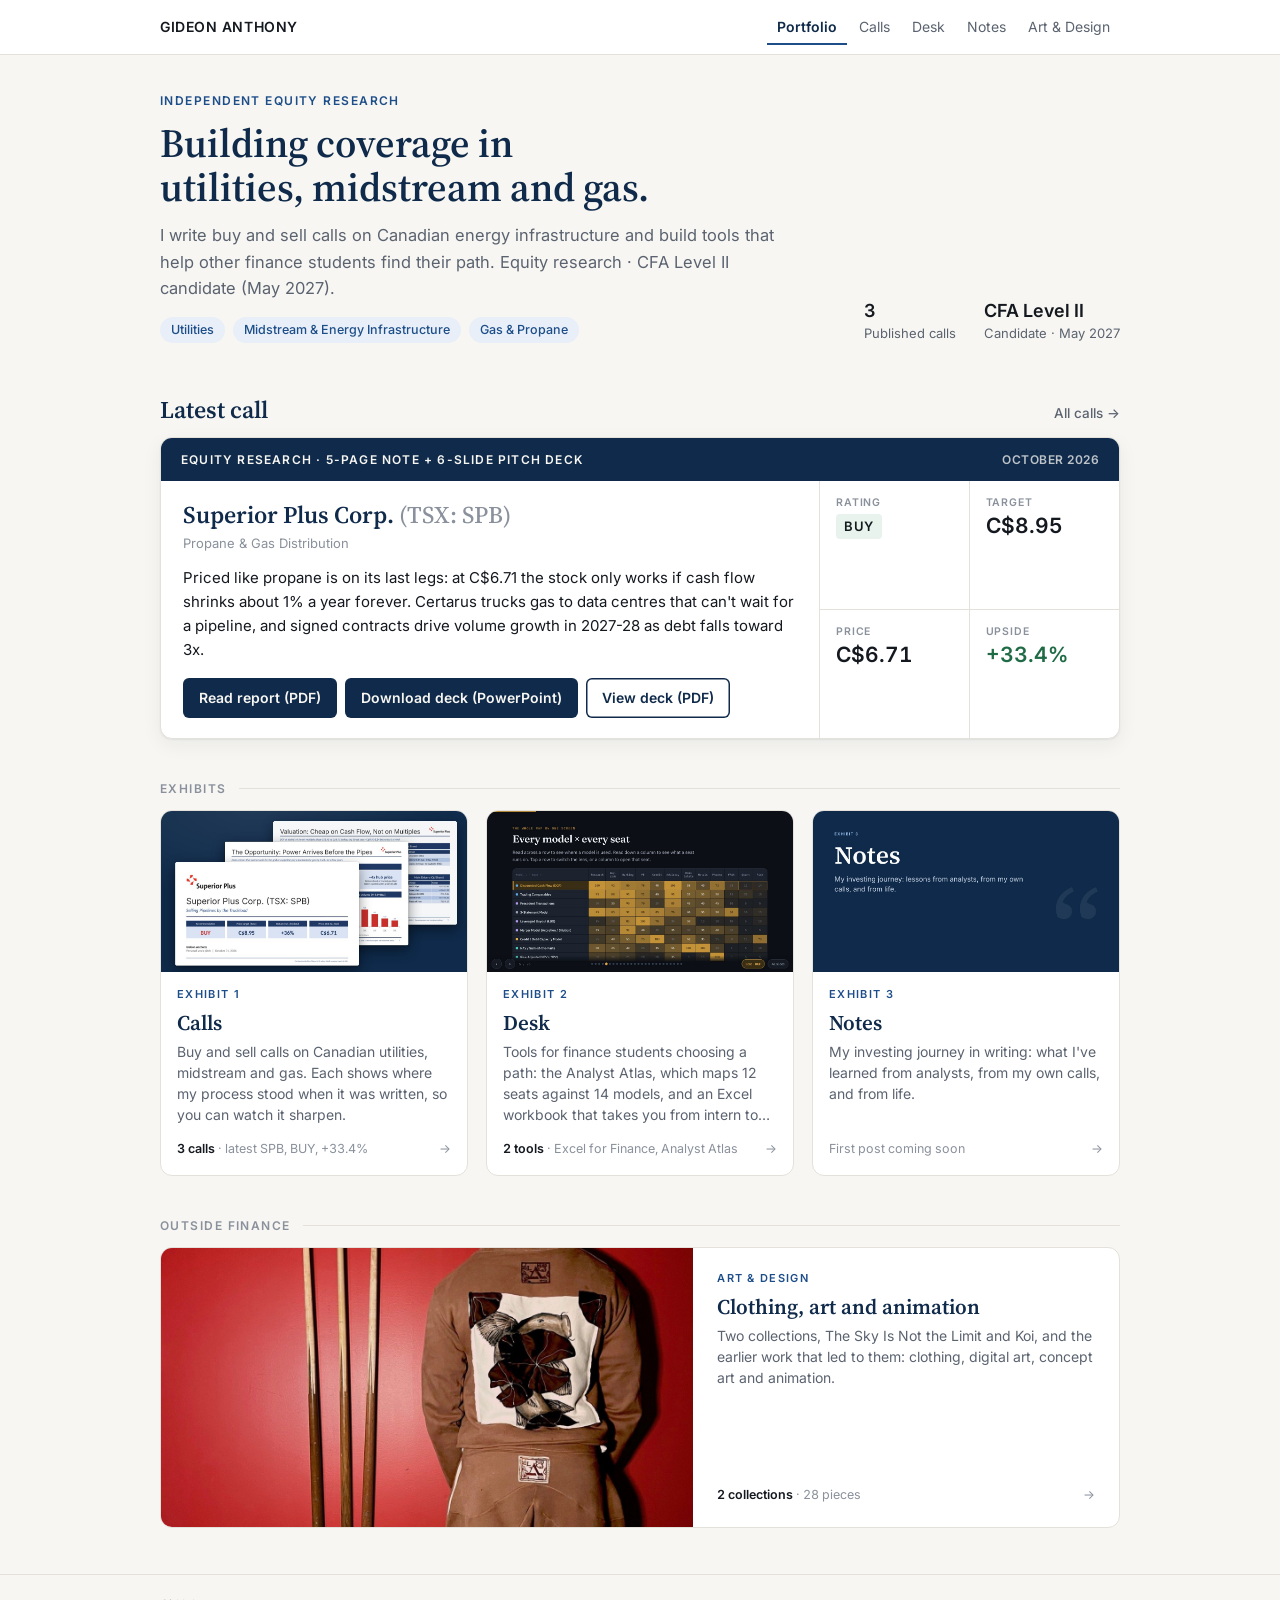
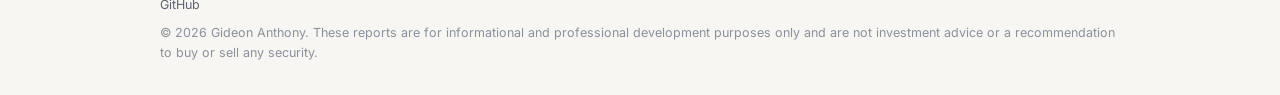
==== commit 758e4a23: "Art & Design card: Koi sweater on red as the cover Co-Authored-By: Claude Opus 5.5 <noreply@anthropi" ====
--- a/index.html
+++ b/index.html
@@ -77,7 +77,7 @@
   <section class="wrap block" aria-labelledby="outside">
     <h2 id="outside" class="side-label" style="font-family:var(--sans);font-size:12px;color:var(--faint)">Outside finance</h2>
     <a class="card wide" href="studio/">
-      <div class="pic"><img src="images/cards/studio.jpg" alt="A black-and-white composite with the LA monogram, beside an astronaut charm on black knit" width="1200" height="630" loading="lazy"></div>
+      <div class="pic"><img src="images/cards/studio-koi.jpg" alt="The back of a brown Koi sweater with its koi artwork panel, against a red wall" width="1200" height="630" loading="lazy"></div>
       <div class="txt"><span class="ex">Art &amp; Design</span><h3>Clothing, art and animation</h3>
         <p>Two collections, The Sky Is Not the Limit and Koi, and the earlier work that led to them: clothing, digital art, concept art and animation.</p>
         <span class="live" data-live="studio">Creative work</span></div>
--- a/assets/site.css
+++ b/assets/site.css
@@ -339,100 +339,93 @@
   .stage .lv{justify-self:start}
 }
 
-/* ---------- Art & Design: an exhibition page on the site's paper ---------- */
+/* ---------- Art & Design: a compact catalogue (sidebar + grid) ---------- */
 .art{--ac:var(--accent)}
-.art .back{margin-top:22px}
-.art-intro{padding-top:28px;padding-bottom:30px}
-.art-intro .eyebrow{margin-bottom:14px}
-.art-intro h1{font-size:clamp(52px,10vw,124px);line-height:.92;letter-spacing:-.02em;margin:0 0 22px;color:var(--ink)}
-.art-intro .lede{font-size:clamp(17px,2vw,20px);max-width:44ch}
-.chapters{display:flex;flex-wrap:wrap;gap:10px 34px;margin-top:30px;padding-top:18px;border-top:1px solid var(--line)}
-.chapters a{display:flex;align-items:baseline;gap:10px;color:var(--ink);text-decoration:none;font-family:var(--serif);font-size:20px}
-.chapters a span{font:600 11px var(--sans);letter-spacing:.12em;color:var(--faint)}
-.chapters a small{font:500 12px var(--sans);color:var(--faint)}
-.chapters a:hover{color:var(--accent)}
-.coll{padding-top:56px;padding-bottom:24px;position:relative}
-.coll::before{content:"";position:absolute;top:0;left:max(20px,env(safe-area-inset-left,0px));right:max(20px,env(safe-area-inset-right,0px));height:2px;background:var(--ac)}
-.coll-open{display:grid;grid-template-columns:minmax(0,7fr) minmax(0,5fr);gap:clamp(20px,4vw,56px);align-items:end}
-.coll-open .num{font:600 12px var(--sans);letter-spacing:.14em;text-transform:uppercase;color:var(--ac)}
-.coll-open h2{font-size:clamp(40px,6.4vw,84px);line-height:.95;letter-spacing:-.015em;margin:12px 0 8px;color:var(--ink)}
-.coll-open .sub{font-family:var(--serif);font-style:italic;font-size:21px;color:var(--muted);margin:0 0 4px}
-.coll-open .yr{font-size:13px;color:var(--faint);margin:0 0 22px}
-.coll-open .story p{font-size:17px;line-height:1.65;margin:0 0 12px;color:var(--ink);max-width:40ch}
-.feat{margin:0}
-.feat button,.zoom{display:block;width:100%;padding:0;border:0;background:var(--bar);cursor:zoom-in}
-.feat img{width:100%;max-height:86vh;object-fit:cover}
-.feat figcaption,.cap-sm{font-size:12.5px;color:var(--faint);margin-top:8px}
-.works{display:flex;flex-direction:column;gap:clamp(56px,8vw,104px);margin-top:clamp(56px,8vw,96px)}
-.wk{display:grid;grid-template-columns:repeat(12,minmax(0,1fr));gap:18px clamp(16px,2.4vw,32px);align-items:start}
-.wk-media{grid-column:1 / span 8;display:grid;gap:12px;min-width:0}
-.wk-text{grid-column:9 / span 4;position:sticky;top:20px;min-width:0}
-.wk.flip .wk-media{grid-column:5 / span 8;grid-row:1}
-.wk.flip .wk-text{grid-column:1 / span 4;grid-row:1}
-.wk-text .md{font:600 11px var(--sans);letter-spacing:.12em;text-transform:uppercase;color:var(--ac)}
-.wk-text h3{font-family:var(--serif);font-size:clamp(24px,2.8vw,32px);line-height:1.1;margin:8px 0 4px;color:var(--ink)}
-.wk-text .dt{font-size:13px;color:var(--faint);margin:0 0 14px}
-.wk-text p{font-size:15.5px;line-height:1.6;color:var(--muted);margin:0 0 12px}
-.zoom img{width:100%;height:100%;object-fit:cover;transition:opacity .2s}
-.zoom:hover img{opacity:.92}
-.lay-feature .wk-media .zoom img{max-height:88vh;object-fit:contain;background:var(--bar)}
-.lay-pair .wk-media{grid-template-columns:1fr 1fr}
-.lay-lookbook .wk-media{grid-template-columns:repeat(6,minmax(0,1fr))}
-.lay-lookbook .wk-media .zoom{aspect-ratio:4/5}
-.lay-lookbook .wk-media .zoom:first-child{grid-column:span 6;aspect-ratio:auto}
-.lay-lookbook .wk-media .zoom:first-child img{max-height:90vh;object-fit:cover}
-.lay-lookbook .wk-media .zoom:not(:first-child){grid-column:span 2}
-.lay-lookbook.c2 .wk-media .zoom:not(:first-child){grid-column:span 3}
-.lay-details .wk-media{grid-template-columns:repeat(3,minmax(0,1fr))}
-.lay-details .wk-media .zoom{aspect-ratio:1}
-.lay-details .wk-media .zoom:first-child{grid-column:span 2;grid-row:span 2}
-.lay-video .wk-media{justify-items:center;background:#000;padding:clamp(12px,3vw,32px) 0}
-.vid{width:100%;max-width:440px;max-height:82vh;display:block;background:#000}
-.more{margin-top:6px;border-top:1px solid var(--line)}
-.more summary{list-style:none;cursor:pointer;padding:12px 0;font-size:14px;font-weight:600;color:var(--ink);display:flex;justify-content:space-between;align-items:center}
-.more summary::-webkit-details-marker{display:none}
-.more summary::after{content:"+";font-size:18px;font-weight:400;color:var(--ac)}
-.more[open] summary::after{content:"\2212"}
-.more .in{padding-bottom:12px}
-.more .note{font-family:var(--serif);font-size:17px;color:var(--ink);font-style:italic}
-.credits{display:grid;grid-template-columns:auto 1fr;gap:4px 12px;font-size:13px;margin:6px 0 4px}
-.credits dt{color:var(--faint)} .credits dd{margin:0;color:var(--ink);overflow-wrap:anywhere}
-.proc{display:grid;grid-template-columns:repeat(auto-fill,minmax(110px,1fr));gap:8px;margin:8px 0}
-.proc figure{margin:0}.proc .zoom{aspect-ratio:1}.proc figcaption{font-size:12px;color:var(--faint);margin-top:4px}
-.proc video{width:100%;background:#000;border-radius:2px}
-.journey{padding-top:56px;padding-bottom:30px;border-top:1px solid var(--line)}
-.journey-head{display:flex;align-items:baseline;gap:16px;flex-wrap:wrap}
-.journey-head .num{font:600 12px var(--sans);letter-spacing:.14em;text-transform:uppercase;color:var(--faint)}
-.journey-head h2{font-size:clamp(30px,4vw,44px);margin:0;color:var(--ink)}
-.journey>.lede{margin:10px 0 26px;font-size:16px}
-.yr-row{display:grid;grid-template-columns:90px minmax(0,1fr);gap:16px;padding:18px 0;border-top:1px solid var(--line)}
-.yr-row>b{font-family:var(--serif);font-size:24px;color:var(--ink);font-weight:600}
-.yr-items{display:grid;grid-template-columns:repeat(auto-fill,minmax(170px,1fr));gap:22px 16px}
-.ji .thumbs{display:grid;grid-template-columns:repeat(var(--n,1),minmax(0,1fr));gap:4px}
-.ji .zoom{aspect-ratio:1}
-.ji h3{font-size:14px;font-weight:600;margin:8px 0 1px;color:var(--ink);font-family:var(--sans)}
-.ji .dt{font-size:12px;color:var(--faint)}
-.ji p{font-size:13px;color:var(--muted);margin:4px 0 0;line-height:1.45}
-.top-link{display:flex;justify-content:space-between;padding-top:20px;padding-bottom:10px;font-size:14px}
-.top-link a{color:var(--muted);text-decoration:none}.top-link a:hover{color:var(--accent)}
-#lb{border:0;padding:0;max-width:100vw;max-height:100vh;width:100vw;height:100vh;background:rgba(10,12,16,.94);color:#eee}
-#lb[open]{display:grid;grid-template-rows:auto 1fr auto}
-#lb .lb-bar{display:flex;justify-content:space-between;align-items:center;padding:12px max(16px,env(safe-area-inset-left,0px));font-size:13px}
-#lb button{background:none;border:1px solid rgba(255,255,255,.3);color:#fff;border-radius:999px;padding:7px 14px;font:500 13px var(--sans);cursor:pointer}
+.art .wrap{max-width:1160px}
+.art .back{margin-top:18px}
+.art .vh{position:absolute;width:1px;height:1px;padding:0;margin:-1px;overflow:hidden;clip:rect(0 0 0 0);white-space:nowrap;border:0}
+.art .disclaimer{margin:6px 0 0;padding:12px 0 14px;border-bottom:1px solid var(--line);font-family:var(--serif);font-style:italic;font-size:16px;color:var(--muted)}
+.art .cat{padding-top:30px;position:relative}
+.art .cat+.cat{margin-top:22px}
+.art .cat::before{content:"";position:absolute;top:0;left:max(20px,env(safe-area-inset-left,0px));right:max(20px,env(safe-area-inset-right,0px));height:2px;background:var(--ac)}
+.art .row{display:grid;grid-template-columns:minmax(0,28fr) minmax(0,72fr);gap:clamp(20px,3vw,40px);align-items:start;padding-bottom:36px}
+.art .side{position:sticky;top:20px;min-width:0}
+.art .gal{min-width:0}
+.art .side .num{font:600 11px var(--sans);letter-spacing:.14em;text-transform:uppercase;color:var(--ac)}
+.art .side h2{font-size:clamp(26px,2.6vw,34px);line-height:1.05;letter-spacing:-.01em;margin:6px 0 2px;color:var(--ink)}
+.art .side .subt{font-family:var(--serif);font-style:italic;font-size:17px;color:var(--muted);margin:0}
+.art .side .yr{font-size:12.5px;color:var(--faint);margin:2px 0 12px}
+.art .side .story p{font-size:14.5px;line-height:1.6;color:var(--ink);margin:0 0 10px}
+.art .side .lab{display:flex;align-items:baseline;gap:8px;margin:0 0 2px;font:600 11px var(--sans);letter-spacing:.12em;text-transform:uppercase;color:var(--ac)}
+.art .side h3{font-family:var(--serif);font-size:21px;line-height:1.15;margin:0 0 2px;color:var(--ink)}
+.art .side .dt{font-size:12.5px;color:var(--faint);margin:0 0 10px}
+.art .side p{font-size:14px;line-height:1.55;color:var(--muted);margin:0 0 10px}
+.art .side .quote{font-family:var(--serif);font-style:italic;font-size:15px;color:var(--ink)}
+.art .side hr{border:0;border-top:1px solid var(--line);margin:14px 0}
+.art .side .wl{list-style:none;margin:6px 0 0;padding:0}
+.art .side .wl li{padding:9px 0;border-top:1px solid var(--line)}
+.art .side .wl b{display:block;font-size:13.5px;color:var(--ink);font-weight:600}
+.art .side .wl span{font-size:12px;color:var(--faint)}
+.art .side .wl p{font-size:13px;margin:3px 0 0}
+.art .credits{display:grid;grid-template-columns:auto 1fr;gap:3px 10px;font-size:12.5px;margin:6px 0 0}
+.art .credits dt{color:var(--faint)}.art .credits dd{margin:0;color:var(--ink);overflow-wrap:anywhere}
+/* the gallery: one consistent tile size per section */
+.art .grid{display:grid;grid-template-columns:repeat(var(--cols,4),minmax(0,1fr));gap:10px}
+.art .grid figure{margin:0;min-width:0}
+.art .grid figcaption{font-size:12px;color:var(--muted);margin-top:5px;line-height:1.35}
+.art .zoom{display:block;width:100%;padding:0;border:0;background:var(--bar);cursor:zoom-in;position:relative;aspect-ratio:4/5;overflow:hidden}
+.art .zoom img{width:100%;height:100%;object-fit:cover;display:block;transition:opacity .2s}
+.art .zoom:hover img{opacity:.9}
+.art .zoom:focus-visible{outline:2px solid var(--ac);outline-offset:2px}
+.art .fit .zoom img{object-fit:contain}
+.art .grid.lead figure:first-child{grid-column:span 2;grid-row:span 2}
+.art .grid.lead figure:first-child .zoom{aspect-ratio:auto;height:calc(100% - 22px)}
+.art .play{position:absolute;left:8px;bottom:8px;background:rgba(0,0,0,.65);color:#fff;font:600 11px var(--sans);letter-spacing:.04em;padding:4px 8px;border-radius:999px}
+.art .grid.c5{--cols:5}
+/* the animation: plays as soon as the page opens */
+.art .screen{background:#08080a;display:flex;justify-content:center;padding:clamp(10px,2vw,22px) 0;border-radius:2px}
+.art .screen video{display:block;width:auto;height:min(74vh,640px);max-width:100%;aspect-ratio:9/16;background:#000}
+.art .vctl{display:flex;gap:8px;flex-wrap:wrap;margin-top:10px}
+.art .vctl button{background:var(--surface);border:1px solid var(--line);color:var(--ink);border-radius:999px;padding:6px 13px;font:500 12.5px var(--sans);cursor:pointer}
+.art .vctl button:hover{border-color:var(--ac)}
+/* Earlier Work: the year rows, unchanged */
+.art .yr-row{display:grid;grid-template-columns:90px minmax(0,1fr);gap:16px;padding:18px 0;border-top:1px solid var(--line)}
+.art .yr-row:first-child{border-top:0;padding-top:0}
+.art .yr-row>b{font-family:var(--serif);font-size:24px;color:var(--ink);font-weight:600}
+.art .yr-items{display:grid;grid-template-columns:repeat(auto-fill,minmax(170px,1fr));gap:22px 16px}
+.art .ji .thumbs{display:grid;grid-template-columns:repeat(var(--n,1),minmax(0,1fr));gap:4px}
+.art .ji .zoom{aspect-ratio:1}
+.art .ji h3{font-size:14px;font-weight:600;margin:8px 0 1px;color:var(--ink);font-family:var(--sans)}
+.art .ji .dt{font-size:12px;color:var(--faint)}
+.art .ji p{font-size:13px;color:var(--muted);margin:4px 0 0;line-height:1.45}
+.art .top-link{display:flex;justify-content:space-between;padding-top:20px;padding-bottom:10px;font-size:14px;border-top:1px solid var(--line)}
+.art .top-link a{color:var(--muted);text-decoration:none}.art .top-link a:hover{color:var(--accent)}
+/* lightbox */
+#lb{border:0;padding:0;max-width:100vw;max-height:100vh;width:100vw;height:100vh;background:rgba(10,12,16,.95);color:#eee}
+#lb[open]{display:grid;grid-template-rows:auto minmax(0,1fr) auto}
+#lb .lb-bar{display:flex;justify-content:space-between;align-items:center;gap:12px;padding:12px max(16px,env(safe-area-inset-left,0px));font-size:13px}
+#lb button{background:none;border:1px solid rgba(255,255,255,.3);color:#fff;border-radius:999px;padding:7px 14px;font:500 13px var(--sans);cursor:pointer;flex:none}
 #lb button:hover{border-color:#fff}
-#lb .lb-img{display:flex;align-items:center;justify-content:center;min-height:0;padding:0 12px}
-#lb .lb-img img{max-width:100%;max-height:100%;object-fit:contain}
-#lb .lb-nav{display:flex;justify-content:center;gap:10px;padding:12px}
+#lb .lb-img{display:flex;align-items:center;justify-content:center;min-height:0;padding:0 12px;touch-action:pan-y}
+#lb .lb-img img,#lb .lb-img video{max-width:100%;max-height:100%;object-fit:contain}
+#lb .lb-nav{display:flex;justify-content:center;gap:10px;padding:12px 12px max(12px,env(safe-area-inset-bottom,0px))}
 @media (max-width:860px){
-  .coll-open{grid-template-columns:1fr}
-  .wk{display:flex;flex-direction:column}
-  .wk-text{position:static;order:2}
-  .wk-media{order:1;width:100%}
-  .lay-lookbook .wk-media .zoom:not(:first-child){grid-column:span 3}
+  .art .row{grid-template-columns:1fr;gap:14px;padding-bottom:30px}
+  .art .side{position:static}
+  .art .row.intro .gal{order:-1}
+  .art .side .story p,.art .side p{max-width:60ch}
+  .art .grid{--cols:3}
+  .art .grid.c5{--cols:4}
 }
 @media (max-width:560px){
-  .yr-row{grid-template-columns:1fr;gap:8px}
-  .yr-items{grid-template-columns:1fr 1fr}
-  .lay-details .wk-media{grid-template-columns:1fr 1fr}
-  .lay-details .wk-media .zoom:first-child{grid-column:span 2;grid-row:auto}
-}
+  .art .grid,.art .grid.c5{--cols:2;gap:8px}
+  .art .screen video{height:min(70vh,560px)}
+  .art .yr-row{grid-template-columns:1fr;gap:8px}
+  .art .yr-items{grid-template-columns:1fr 1fr}
+}
+.art .grid.lead.nocap figure:first-child .zoom{height:100%}
+.art .grid.c6{--cols:6}
+.art .sublab{margin:26px 0 10px;padding-top:12px;border-top:1px solid var(--line);font:600 11px var(--sans);letter-spacing:.12em;text-transform:uppercase;color:var(--ac)}
+.art .sublab span{margin-left:8px;font-weight:500;letter-spacing:0;text-transform:none;color:var(--faint)}
+@media (max-width:860px){.art .grid.c6{--cols:4}}
+@media (max-width:560px){.art .grid.c6{--cols:3;gap:6px}}
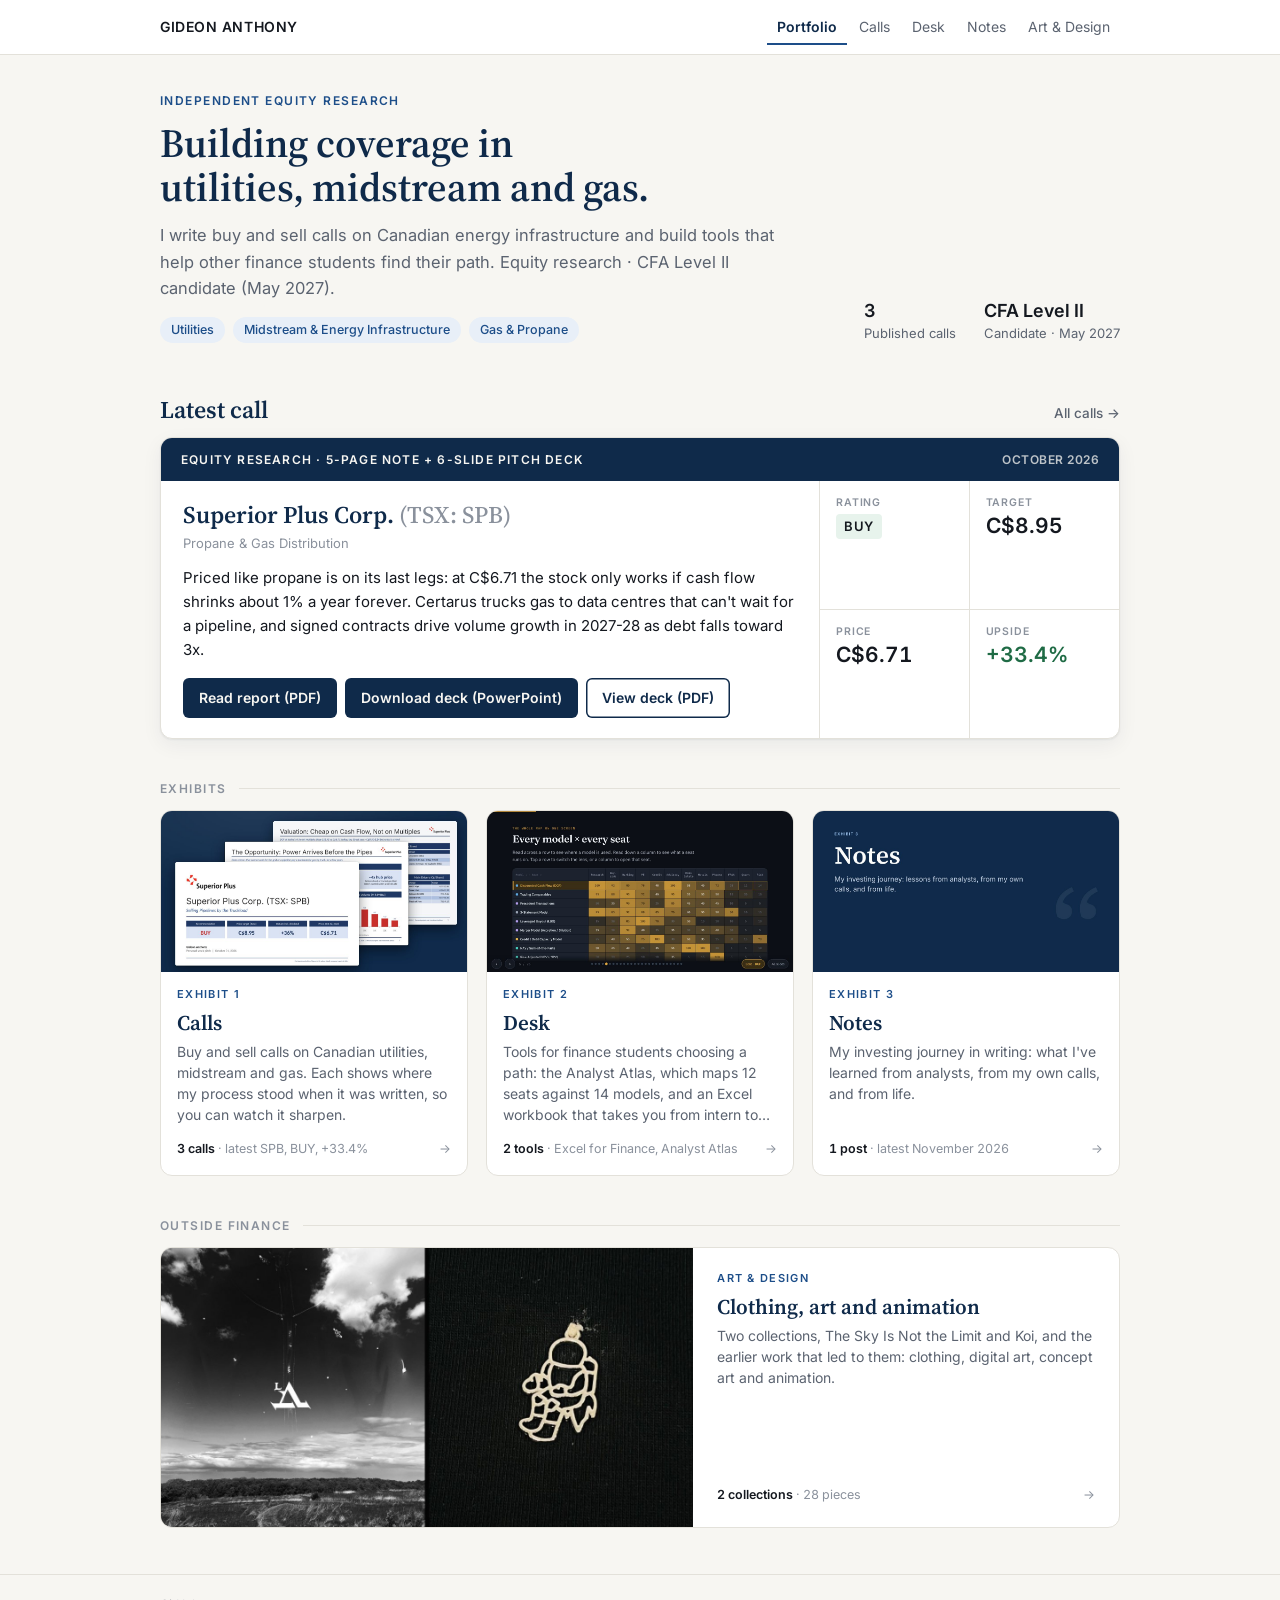
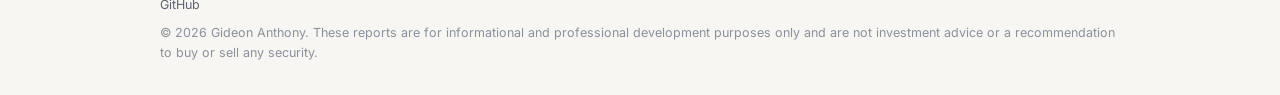
==== commit 264890a1: "Notes: featured latest post, clearer links; restore original Art & Design cover Co-Authored-By: Clau" ====
--- a/index.html
+++ b/index.html
@@ -77,7 +77,7 @@
   <section class="wrap block" aria-labelledby="outside">
     <h2 id="outside" class="side-label" style="font-family:var(--sans);font-size:12px;color:var(--faint)">Outside finance</h2>
     <a class="card wide" href="studio/">
-      <div class="pic"><img src="images/cards/studio-koi.jpg" alt="The back of a brown Koi sweater with its koi artwork panel, against a red wall" width="1200" height="630" loading="lazy"></div>
+      <div class="pic"><img src="images/cards/studio.jpg" alt="A black-and-white composite with the LA monogram, beside an astronaut charm on black knit" width="1200" height="630" loading="lazy"></div>
       <div class="txt"><span class="ex">Art &amp; Design</span><h3>Clothing, art and animation</h3>
         <p>Two collections, The Sky Is Not the Limit and Koi, and the earlier work that led to them: clothing, digital art, concept art and animation.</p>
         <span class="live" data-live="studio">Creative work</span></div>
--- a/assets/site.css
+++ b/assets/site.css
@@ -275,11 +275,32 @@
 .bk-life{background:radial-gradient(110% 80% at 72% 26%,#b5dcc7 0%,transparent 55%),radial-gradient(90% 80% at 12% 92%,#1f6b45 0%,transparent 62%),linear-gradient(160deg,#ddece3,#3c8a64)}
 .nt-cols{display:grid;grid-template-columns:1fr 1fr;gap:28px 48px;margin-top:36px}
 .nt-cols h2{font-size:26px;margin-bottom:18px}
-.nt-list{list-style:none;margin:0;padding:0;display:flex;flex-direction:column;gap:14px}
-.nt-list a{color:var(--muted);text-decoration:none;font-size:16px;line-height:1.4}
-.nt-list a:hover{color:var(--accent)}
-.nt-list .soon{color:var(--faint);font-size:15px}
-.nt-list small{display:block;font-size:12px;color:var(--faint);margin-top:2px}
+.nt-list{list-style:none;margin:0;padding:0;display:flex;flex-direction:column;border-top:1px solid var(--line)}
+.nt-list li{border-bottom:1px solid var(--line)}
+.nt-list a{display:flex;align-items:center;justify-content:space-between;gap:16px;padding:14px 4px;color:var(--ink);text-decoration:none}
+.nt-list a b{display:block;font-weight:600;font-size:16px;line-height:1.4;text-decoration:underline;text-decoration-color:var(--line);text-underline-offset:4px;transition:text-decoration-color .15s}
+.nt-list a i{font-style:normal;color:var(--faint);transition:transform .15s,color .15s;flex:none}
+.nt-list a:hover b,.nt-list a:focus-visible b{color:var(--accent);text-decoration-color:var(--accent)}
+.nt-list a:hover i,.nt-list a:focus-visible i{color:var(--accent);transform:translateX(3px)}
+.nt-list .soon{color:var(--faint);font-size:15px;padding:14px 4px}
+.nt-list small{display:block;font-size:12.5px;color:var(--faint);margin-top:3px}
+.nt-cols:has(>section[hidden]){grid-template-columns:1fr}
+.nt-cols[hidden],.nt-cols>section[hidden],#featBox[hidden]{display:none}
+.nt-hint{margin:-12px 0 18px;font-size:14px;color:var(--faint)}
+/* the newest post, featured */
+#featBox{margin-bottom:40px}
+.nt-feat{display:grid;grid-template-columns:150px minmax(0,1fr);gap:28px;align-items:center;padding:22px;border:1px solid var(--line);border-radius:16px;background:var(--bg);color:var(--ink);text-decoration:none;transition:border-color .15s,box-shadow .2s,transform .2s}
+.nt-feat:hover,.nt-feat:focus-visible{border-color:var(--accent);box-shadow:0 14px 30px rgba(15,42,74,.10);transform:translateY(-2px)}
+.nt-feat .cv{aspect-ratio:3/4.15;width:100%;pointer-events:none}
+.nt-feat .cv .bk-title{font-size:16px}
+.nt-feat .tx{display:flex;flex-direction:column;gap:8px;min-width:0}
+.nt-feat .k{font:600 11px var(--sans);letter-spacing:.12em;text-transform:uppercase;color:var(--accent)}
+.nt-feat .t{font:600 clamp(22px,3vw,30px)/1.15 var(--serif);text-wrap:balance}
+.nt-feat .x{font-size:16px;line-height:1.55;color:var(--muted)}
+.nt-feat .m{font-size:13px;color:var(--faint)}
+.nt-feat .go{align-self:flex-start;margin-top:6px;background:var(--navy);color:var(--bg);font:600 14px var(--sans);padding:10px 18px;border-radius:999px}
+.nt-feat:hover .go{background:var(--accent)}
+@media (max-width:560px){.nt-feat{grid-template-columns:84px minmax(0,1fr);gap:16px;padding:16px;align-items:start}.nt-feat .cv .bk-title{font-size:10px}.nt-feat .cv .bk-top{display:none}}
 .nt-coll-head{display:flex;align-items:baseline;justify-content:space-between;gap:12px;flex-wrap:wrap;margin-top:34px}
 .nt-coll-head p{margin:6px 0 0;color:var(--muted);font-size:15px}
 
@@ -429,3 +450,13 @@
 .art .sublab span{margin-left:8px;font-weight:500;letter-spacing:0;text-transform:none;color:var(--faint)}
 @media (max-width:860px){.art .grid.c6{--cols:4}}
 @media (max-width:560px){.art .grid.c6{--cols:3;gap:6px}}
+/* Notes: a letter quoted in full, and a post's credits */
+.nt-body hr{border:0;border-top:1px solid var(--line);margin:36px 0}
+.nt-body .src{font-size:14px;color:var(--faint);font-style:italic}
+.nt-body blockquote.letter{margin:20px 0 8px;padding:26px clamp(18px,4vw,34px);border:1px solid var(--line);border-left:3px solid var(--accent);border-radius:4px;background:var(--bg);color:var(--ink);font-family:var(--serif)}
+.nt-body .letter p{font-size:17.5px;line-height:1.7;margin:0 0 14px}
+.nt-body .letter .sal{font-style:italic}
+.nt-body .letter .sign{margin:20px 0 0;font-style:italic}
+.nt-credits{display:grid;grid-template-columns:auto 1fr;gap:8px 18px;font-size:15px;margin:0}
+.nt-credits dt{color:var(--faint);font-weight:600}.nt-credits dd{margin:0;overflow-wrap:anywhere}
+@media (max-width:560px){.nt-credits{grid-template-columns:1fr;gap:2px}.nt-credits dd{margin-bottom:8px}}
